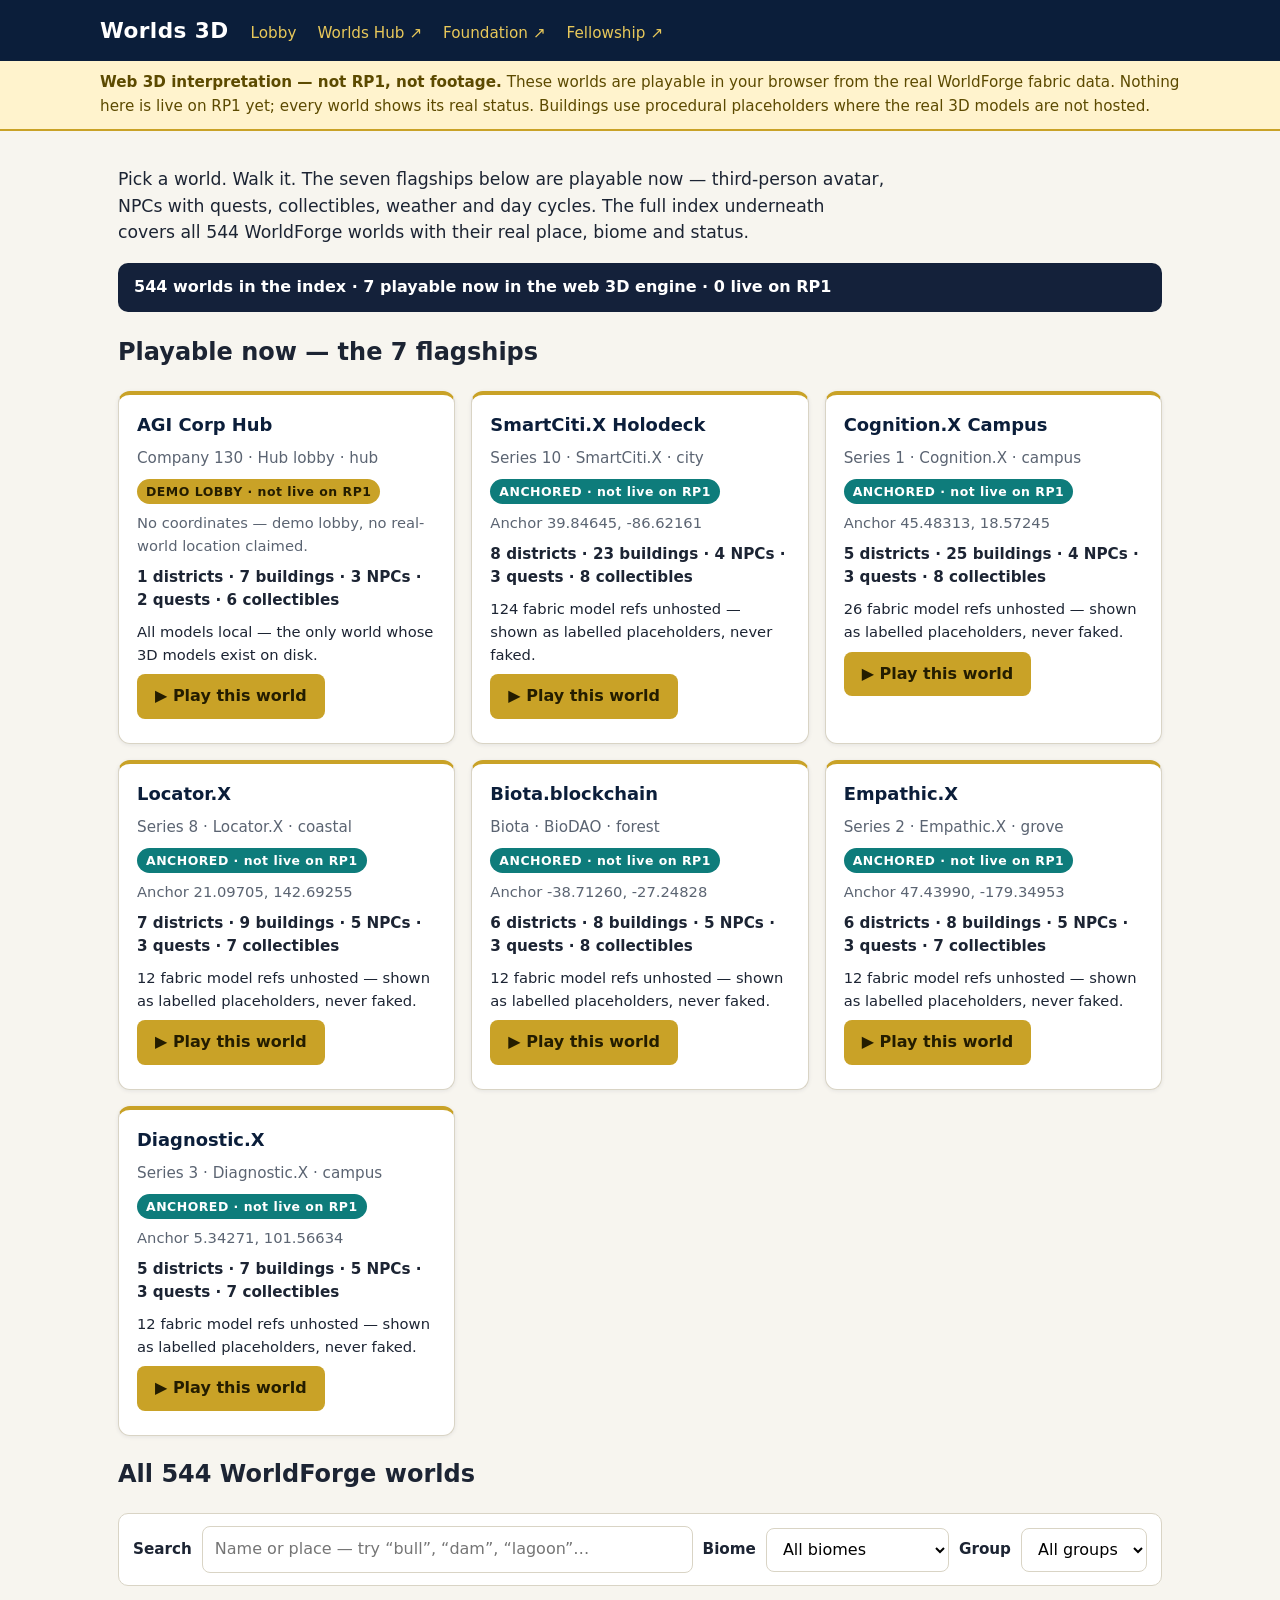
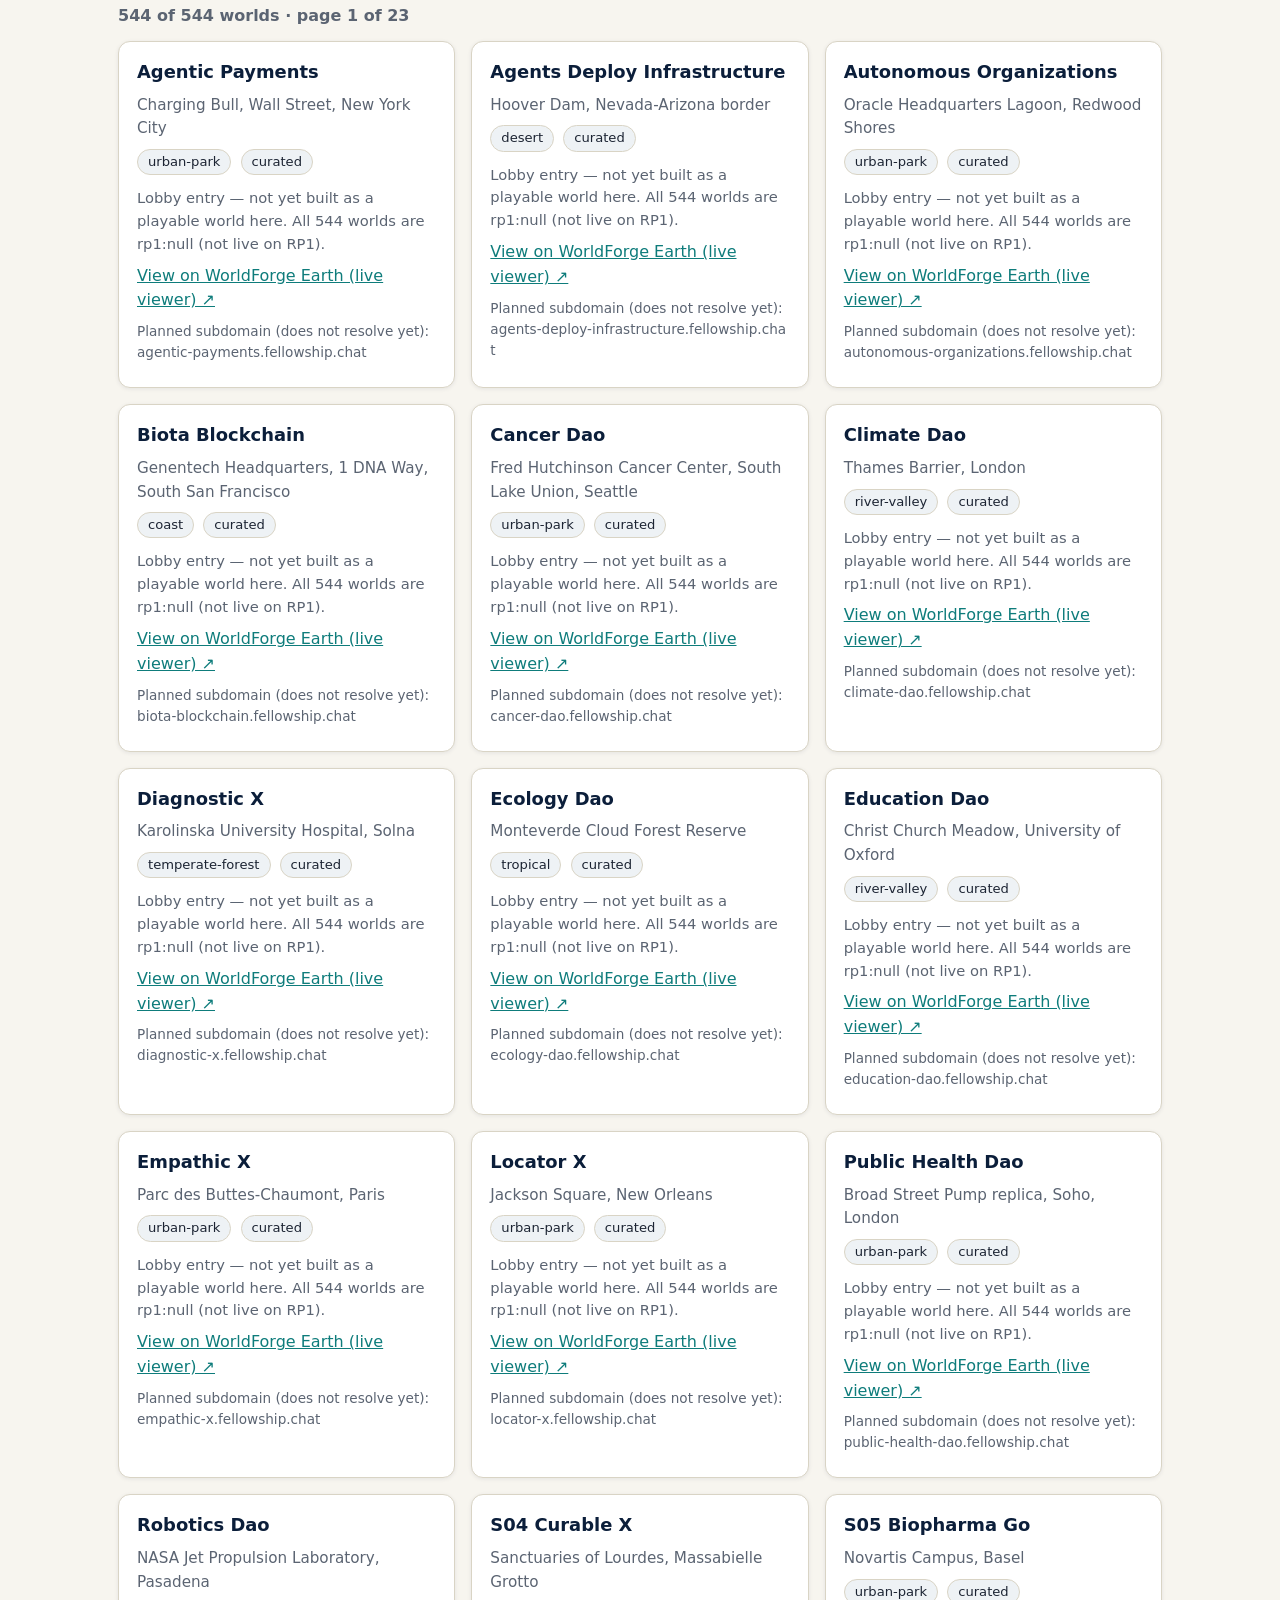
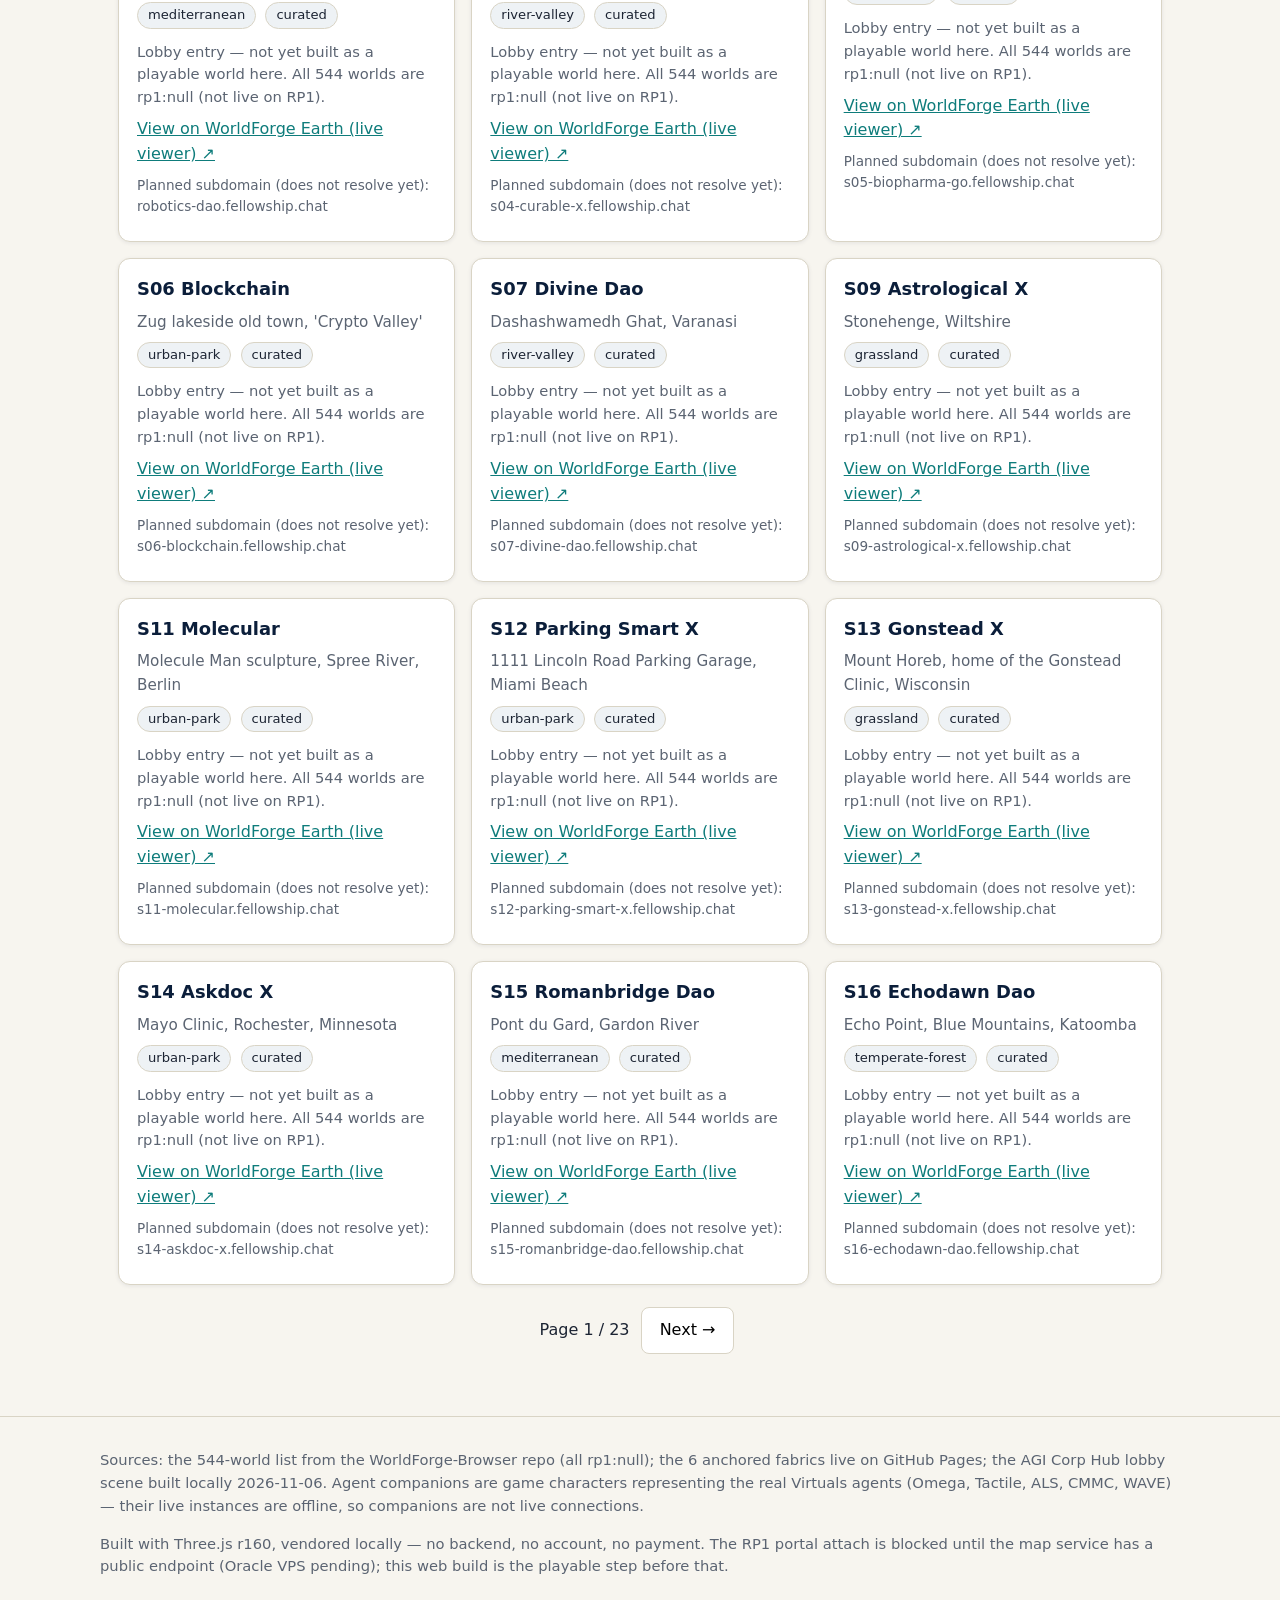
==== index.html @ 1d1854ee "Worlds 3D — PS3-style interactive worlds (initial deploy)" ====
<!DOCTYPE html>
<html lang="en">
<head>
<meta charset="utf-8">
<meta name="viewport" content="width=device-width, initial-scale=1, viewport-fit=cover">
<title>Worlds 3D — Playable WorldForge Worlds</title>
<meta name="description" content="A web 3D lobby over the 544 WorldForge worlds: 7 playable flagships built from the real anchored fabrics, the rest indexed with their real status. Not RP1, not footage.">
<link rel="stylesheet" href="site.css">
<script src="data.js"></script>
<script src="lobby.js" defer></script>
</head>
<body>
<header class="site-header">
  <div class="wrap">
    <h1><a href="index.html">Worlds 3D</a></h1>
    <nav>
      <a href="index.html">Lobby</a>
      <a href="https://fellowship-chat.pages.dev/" target="_blank" rel="noopener">Worlds Hub ↗</a>
      <a href="https://agifuturefoundation.github.io/agifuturefoundation.org/" target="_blank" rel="noopener">Foundation ↗</a>
      <a href="https://www.agifellowship.church/" target="_blank" rel="noopener">Fellowship ↗</a>
    </nav>
  </div>
</header>
<div class="honesty"><div class="wrap"><strong>Web 3D interpretation — not RP1, not footage.</strong> These worlds are playable in your browser from the real WorldForge fabric data. Nothing here is live on RP1 yet; every world shows its real status. Buildings use procedural placeholders where the real 3D models are not hosted.</div></div>
<main class="wrap">
  <p class="lede">Pick a world. Walk it. The seven flagships below are playable now — third-person avatar, NPCs with quests, collectibles, weather and day cycles. The full index underneath covers all 544 WorldForge worlds with their real place, biome and status.</p>
  <p class="stats" id="stats">Loading worlds…</p>
  <p class="error" id="data-error" hidden><strong>World data failed to load.</strong> The lobby needs <code>data.js</code> next to this page. If you opened this file directly, make sure <code>data.js</code>, <code>lobby.js</code> and <code>site.css</code> are in the same folder.</p>

  <h2>Playable now — the 7 flagships</h2>
  <div class="grid" id="flagships"></div>

  <h2>All 544 WorldForge worlds</h2>
  <div class="controls">
    <label for="search">Search</label>
    <input type="search" id="search" placeholder="Name or place — try “bull”, “dam”, “lagoon”…">
    <label for="biome">Biome</label>
    <select id="biome"><option value="">All biomes</option></select>
    <label for="group">Group</label>
    <select id="group"><option value="">All groups</option></select>
  </div>
  <p id="list-count"></p>
  <div class="grid" id="world-grid"></div>
  <div id="pagination"></div>
</main>
<footer class="site-footer">
  <div class="wrap">
    <p>Sources: the 544-world list from the WorldForge-Browser repo (all rp1:null); the 6 anchored fabrics live on GitHub Pages; the AGI Corp Hub lobby scene built locally 2026-11-06. Agent companions are game characters representing the real Virtuals agents (Omega, Tactile, ALS, CMMC, WAVE) — their live instances are offline, so companions are not live connections.</p>
    <p>Built with Three.js r160, vendored locally — no backend, no account, no payment. The RP1 portal attach is blocked until the map service has a public endpoint (Oracle VPS pending); this web build is the playable step before that.</p>
  </div>
</footer>
</body>
</html>
---- site.css ----
/* worlds-3d shared styles — Foundation navy/gold/teal. Mobile-first. */
:root {
  --navy: #0b1e3a;
  --navy-2: #14213a;
  --gold: #c9a227;
  --gold-soft: #e8c85a;
  --teal: #0e7c7b;
  --ink: #1c2433;
  --muted: #5b6472;
  --paper: #f7f5ef;
  --card: #ffffff;
  --line: #d9d4c5;
}
* { box-sizing: border-box; }
html, body { margin: 0; padding: 0; }
body {
  font-family: system-ui, -apple-system, "Segoe UI", Roboto, sans-serif;
  background: var(--paper);
  color: var(--ink);
  line-height: 1.55;
}
a { color: var(--teal); }
a:hover { color: var(--navy); }

/* ---------- header / banner ---------- */
.site-header { background: var(--navy); color: #fff; padding: 14px 18px; }
.site-header .wrap { max-width: 1080px; margin: 0 auto; display: flex; flex-wrap: wrap; gap: 8px 22px; align-items: baseline; }
.site-header h1 { margin: 0; font-size: 1.35rem; letter-spacing: .02em; }
.site-header h1 a { color: #fff; text-decoration: none; }
.site-header nav a { color: var(--gold-soft); text-decoration: none; margin-right: 16px; font-size: .95rem; }
.site-header nav a:hover { text-decoration: underline; }
.honesty {
  background: #fff3cd; border-bottom: 2px solid var(--gold);
  color: #5c4a00; padding: 10px 18px; font-size: .95rem;
}
.honesty .wrap, .wrap { max-width: 1080px; margin: 0 auto; }
main.wrap { padding: 18px 18px 40px; }
.lede { font-size: 1.08rem; max-width: 70ch; }
.stats {
  background: var(--navy-2); color: #fff; border-radius: 10px;
  padding: 12px 16px; font-weight: 600; margin: 14px 0 22px;
}
.stats span { color: var(--gold-soft); }

/* ---------- cards ---------- */
.grid { display: grid; grid-template-columns: repeat(auto-fill, minmax(280px, 1fr)); gap: 16px; }
.card {
  background: var(--card); border: 1px solid var(--line); border-radius: 12px;
  padding: 16px 18px; box-shadow: 0 1px 4px rgba(11, 30, 58, .08);
}
.card h3 { margin: 0 0 6px; font-size: 1.12rem; color: var(--navy); }
.card p { margin: 8px 0; }
.card .series, .card .place { color: var(--muted); font-size: .95rem; }
.card .coords { font-size: .92rem; color: var(--muted); }
.card .counts { font-weight: 600; font-size: .95rem; }
.card .models { font-size: .92rem; }
.card .status { font-size: .92rem; color: var(--muted); }
.card .subdomain { font-size: .85rem; color: var(--muted); word-break: break-all; }
.flagship { border-top: 4px solid var(--gold); }
.badge {
  display: inline-block; font-size: .78rem; font-weight: 700; letter-spacing: .04em;
  padding: 3px 9px; border-radius: 999px; color: #fff; background: var(--teal);
}
.badge-anchored { background: var(--teal); }
.badge-demo { background: var(--gold); color: #241d00; }
.chip {
  display: inline-block; font-size: .82rem; background: #eef2f5; border: 1px solid var(--line);
  border-radius: 999px; padding: 2px 10px; margin: 0 4px 4px 0;
}
.btn {
  display: inline-block; background: var(--gold); color: #241d00; font-weight: 700;
  padding: 10px 18px; border-radius: 8px; text-decoration: none; border: none; cursor: pointer;
}
.btn:hover { background: var(--gold-soft); color: #241d00; }

/* ---------- lobby controls ---------- */
.controls {
  display: flex; flex-wrap: wrap; gap: 10px; align-items: center;
  background: var(--card); border: 1px solid var(--line); border-radius: 10px;
  padding: 12px 14px; margin: 18px 0;
}
.controls input[type="search"], .controls select {
  font: inherit; padding: 10px 12px; border: 1px solid var(--line); border-radius: 8px;
  background: #fff; min-height: 44px;
}
.controls input[type="search"] { flex: 1 1 220px; }
.controls label { font-weight: 600; font-size: .95rem; }
#list-count { font-weight: 600; color: var(--muted); margin: 6px 0 12px; }
#pagination { text-align: center; margin: 22px 0; }
#pagination button {
  font: inherit; padding: 10px 18px; margin: 0 6px; border-radius: 8px;
  border: 1px solid var(--line); background: #fff; cursor: pointer; min-height: 44px;
}
.empty { grid-column: 1 / -1; }
.error {
  background: #fdecea; border: 1px solid #e0a49e; color: #7a1f1a;
  border-radius: 10px; padding: 14px 16px; margin: 16px 0;
}
footer.site-footer { border-top: 1px solid var(--line); padding: 18px; color: var(--muted); font-size: .92rem; }
footer.site-footer .wrap { max-width: 1080px; margin: 0 auto; }

/* ---------- player ---------- */
body.player { background: #0a0f1c; color: #e8e4d8; height: 100dvh; display: flex; flex-direction: column; }
.player-bar {
  display: flex; flex-wrap: wrap; gap: 8px 16px; align-items: center;
  background: var(--navy); color: #fff; padding: 10px 14px; flex: 0 0 auto;
}
.player-bar a { color: var(--gold-soft); text-decoration: none; font-weight: 600; }
.player-bar h1 { margin: 0; font-size: 1.1rem; flex: 1 1 auto; }
.player-bar .tag { font-size: .85rem; color: #ffd; opacity: .85; }
.player-main { flex: 1 1 auto; display: flex; min-height: 0; }
#app { flex: 1 1 auto; min-width: 0; position: relative; background: #0a0f1c; }
#info-toggle {
  position: absolute; top: 10px; right: 10px; z-index: 30;
  font: inherit; padding: 10px 14px; border-radius: 8px; border: none;
  background: var(--gold); color: #241d00; font-weight: 700; cursor: pointer; min-height: 44px;
}
#info-panel {
  flex: 0 0 320px; overflow-y: auto; background: #101a2e; color: #e8e4d8;
  padding: 16px 18px; border-left: 1px solid #24365a; font-size: .95rem;
}
#info-panel h2 { margin-top: 0; color: var(--gold-soft); }
#info-panel h3 { color: var(--gold-soft); margin-bottom: 4px; }
#info-panel a { color: var(--gold-soft); }
#info-panel .sources { font-size: .85rem; color: #b9c2d0; }
#info-panel .note { font-size: .88rem; color: #b9c2d0; border-top: 1px solid #24365a; padding-top: 10px; }
#unknown {
  max-width: 720px; margin: 40px auto; padding: 20px; background: #101a2e;
  border: 1px solid #24365a; border-radius: 12px; color: #e8e4d8;
}
#unknown a { color: var(--gold-soft); }
#unknown code { background: #0a0f1c; padding: 2px 6px; border-radius: 4px; }

@media (max-width: 760px) {
  #info-panel {
    position: absolute; top: 0; right: 0; bottom: 0; z-index: 20;
    width: min(86vw, 340px); transform: translateX(105%);
    transition: transform .2s ease; box-shadow: -4px 0 18px rgba(0, 0, 0, .5);
  }
  #info-panel.open { transform: translateX(0); }
  .player-main { position: relative; }
  .site-header h1 { font-size: 1.15rem; }
}
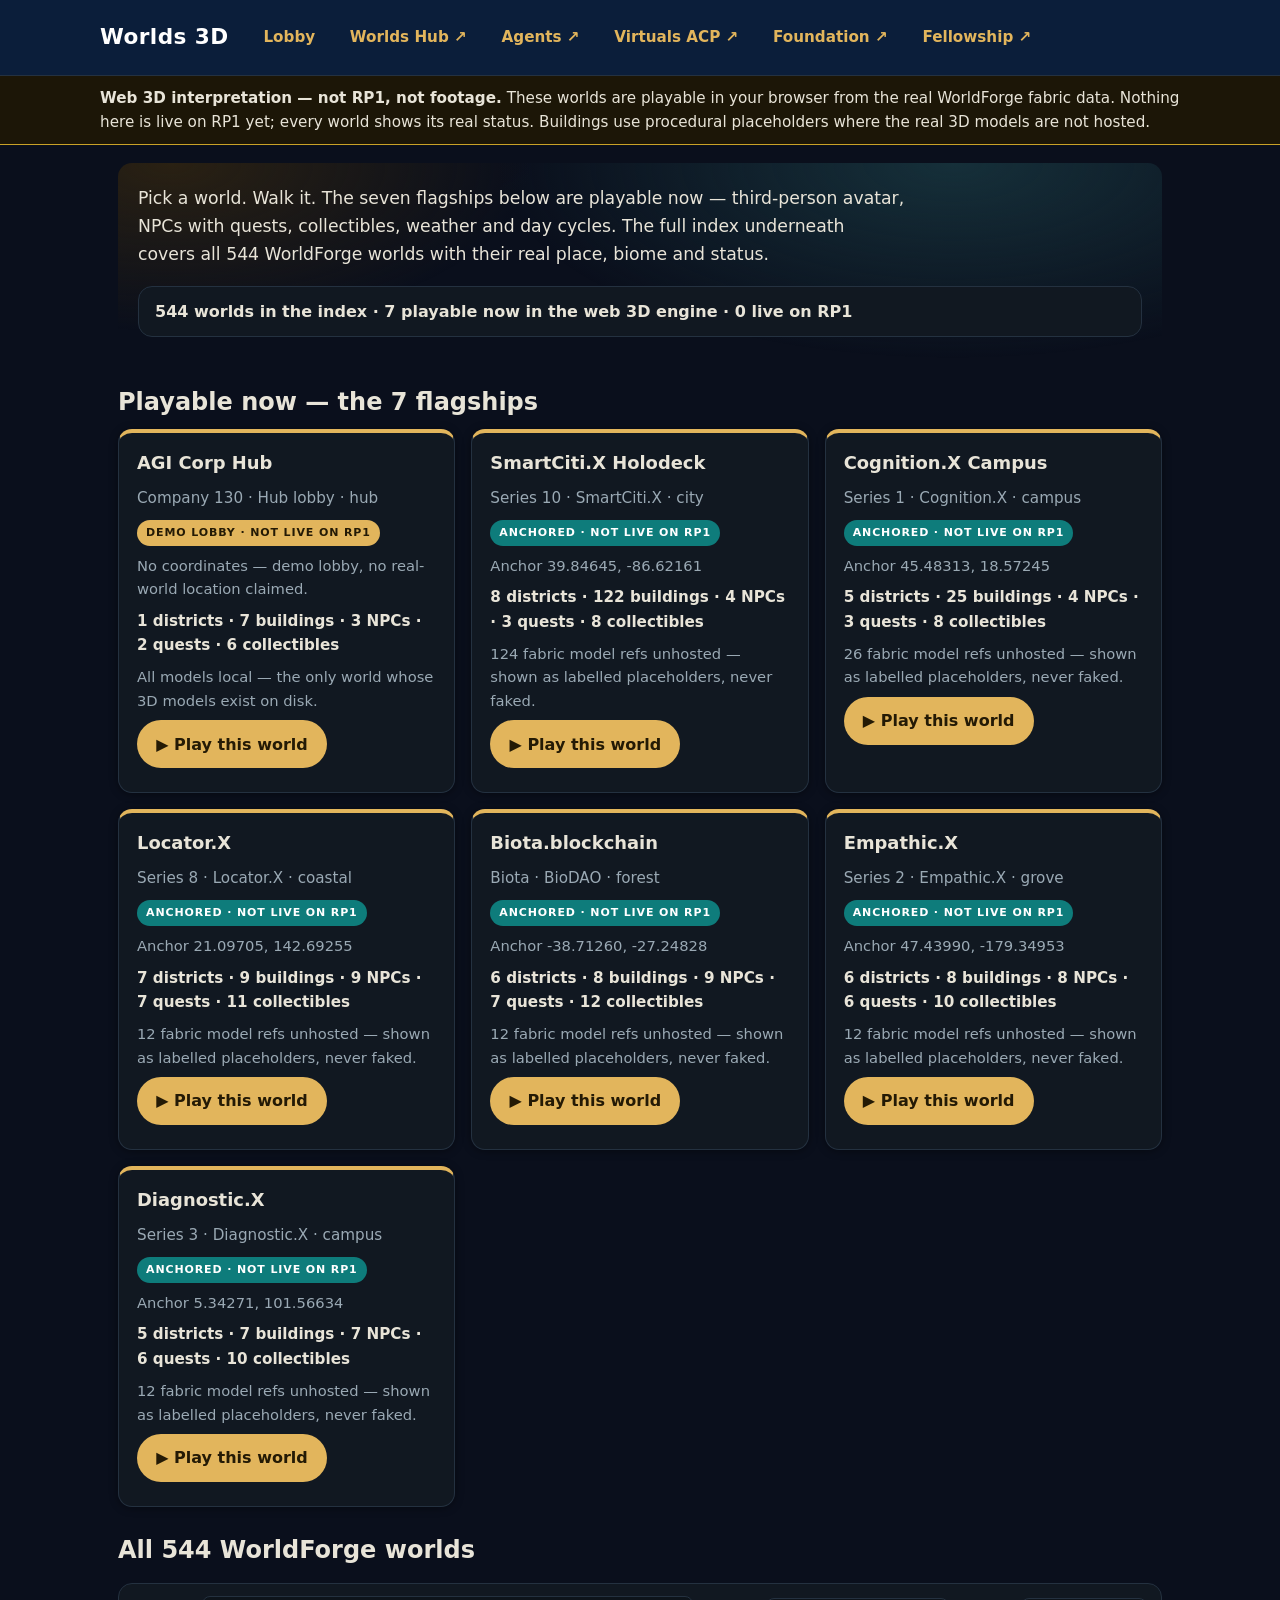
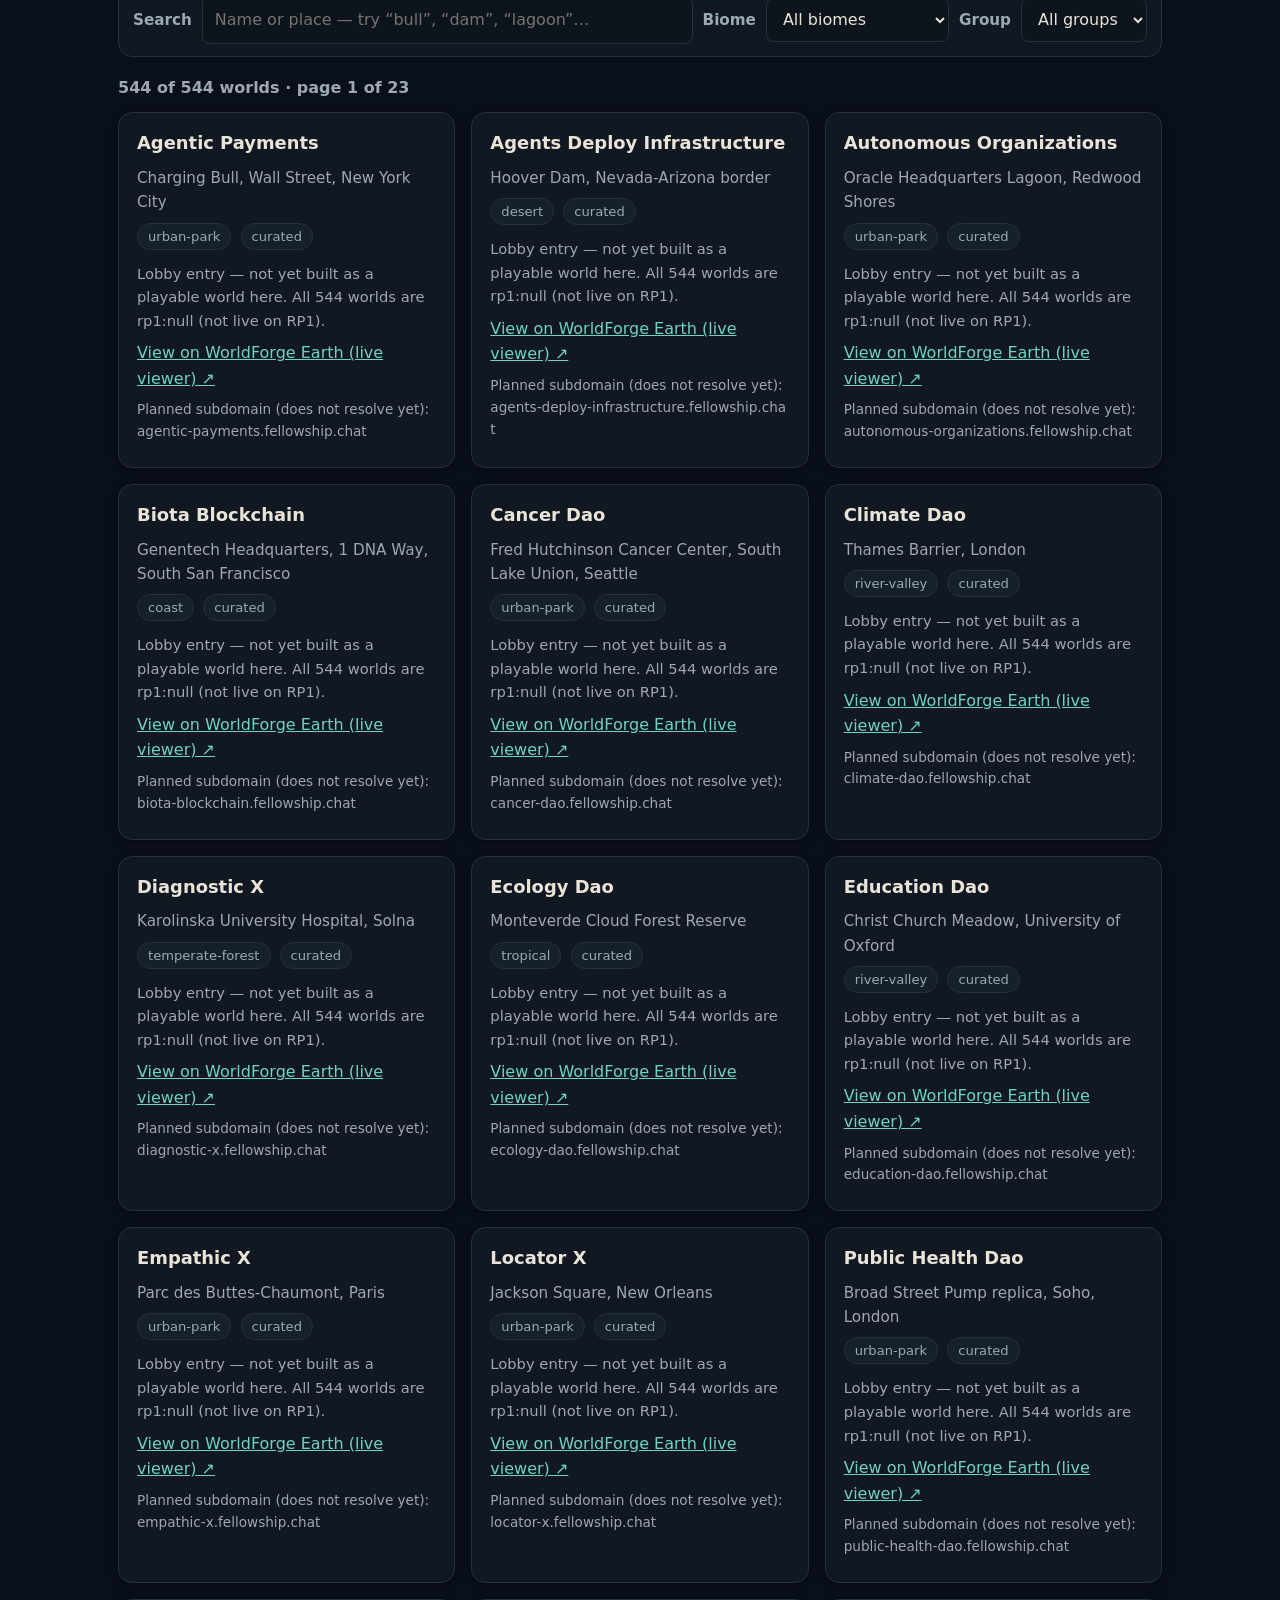
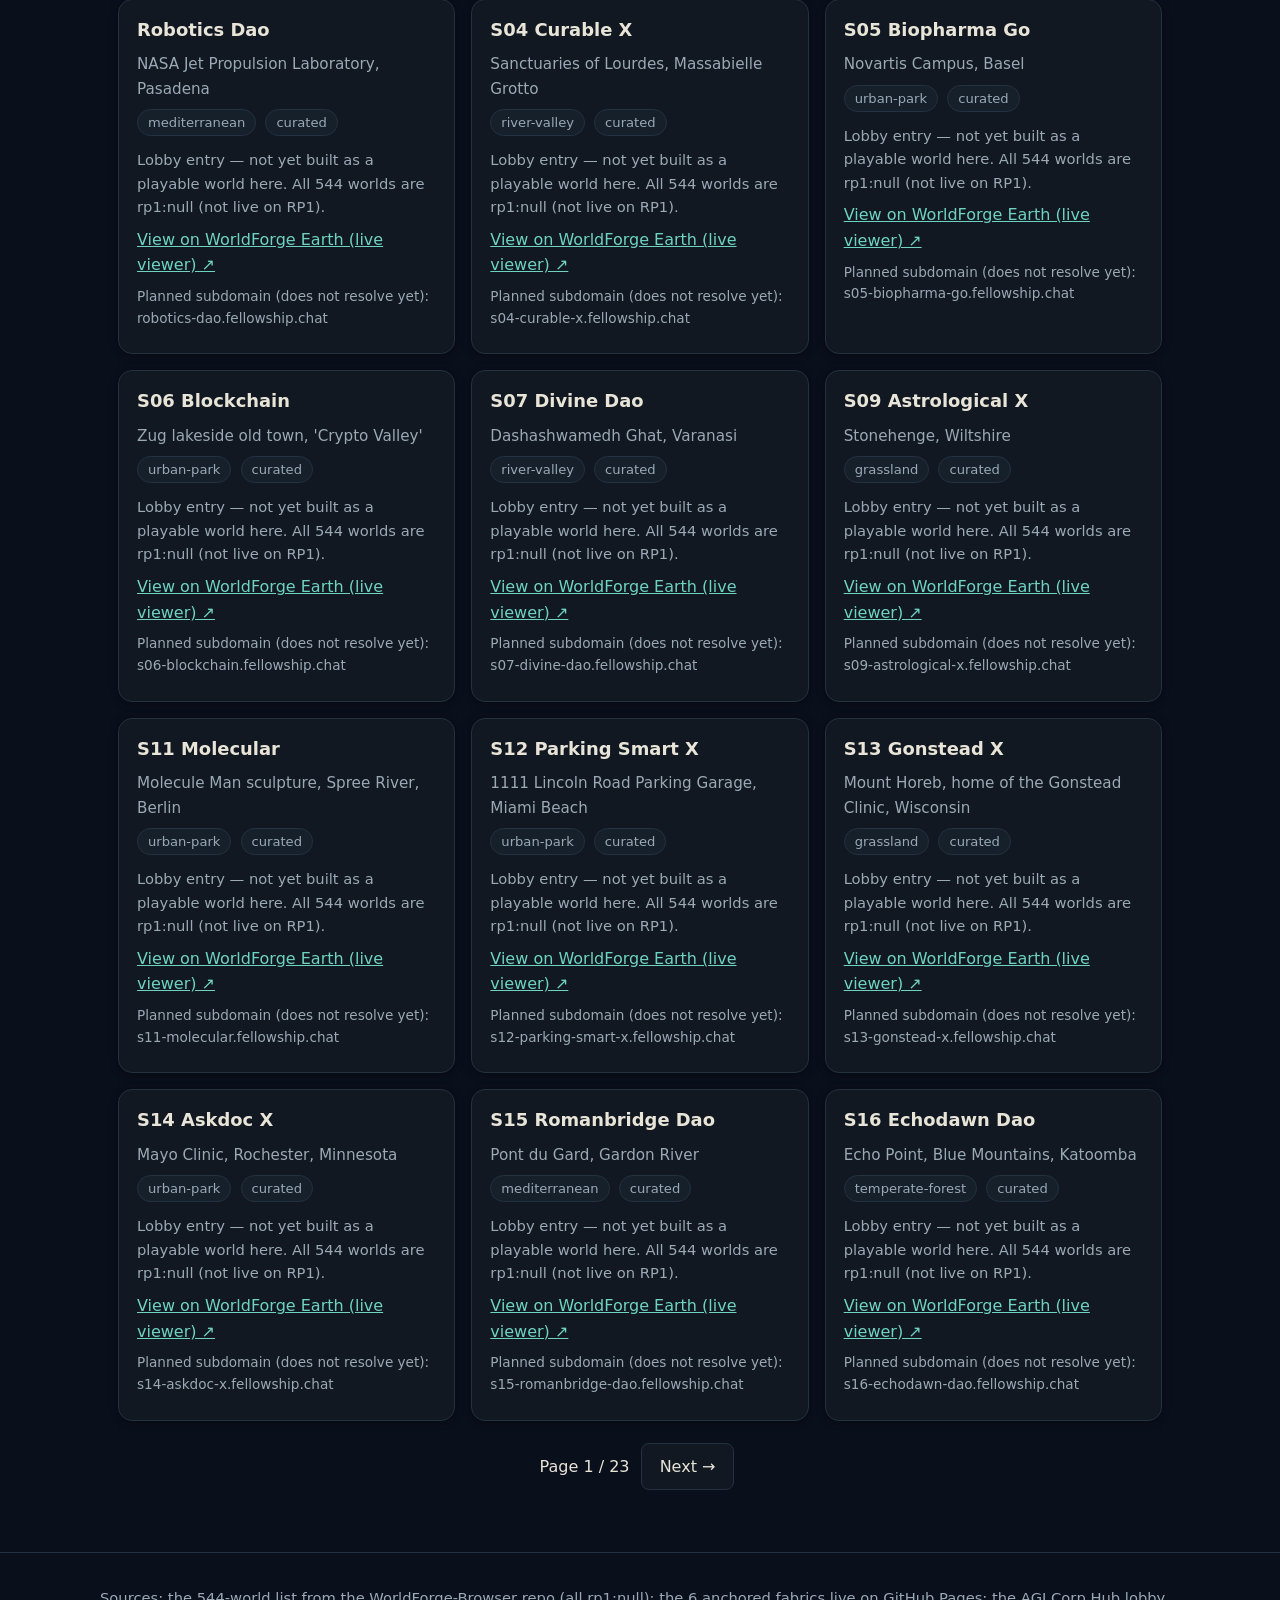
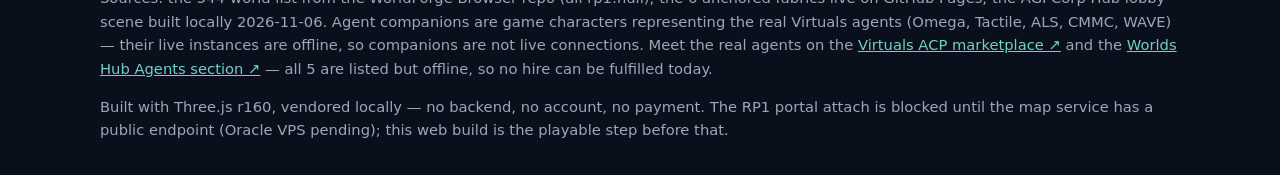
==== commit e35df2d0: "Worlds-3D Phase 2 + brand: environments complete (186 buildings, 44 NPCs, 34 quests), 14 agent compa" ====
--- a/index.html
+++ b/index.html
@@ -16,6 +16,8 @@
     <nav>
       <a href="index.html">Lobby</a>
       <a href="https://fellowship-chat.pages.dev/" target="_blank" rel="noopener">Worlds Hub ↗</a>
+      <a href="https://fellowship-chat.pages.dev/#agents" target="_blank" rel="noopener">Agents ↗</a>
+      <a href="https://app.virtuals.io/acp" target="_blank" rel="noopener">Virtuals ACP ↗</a>
       <a href="https://agifuturefoundation.github.io/agifuturefoundation.org/" target="_blank" rel="noopener">Foundation ↗</a>
       <a href="https://www.agifellowship.church/" target="_blank" rel="noopener">Fellowship ↗</a>
     </nav>
@@ -23,8 +25,10 @@
 </header>
 <div class="honesty"><div class="wrap"><strong>Web 3D interpretation — not RP1, not footage.</strong> These worlds are playable in your browser from the real WorldForge fabric data. Nothing here is live on RP1 yet; every world shows its real status. Buildings use procedural placeholders where the real 3D models are not hosted.</div></div>
 <main class="wrap">
-  <p class="lede">Pick a world. Walk it. The seven flagships below are playable now — third-person avatar, NPCs with quests, collectibles, weather and day cycles. The full index underneath covers all 544 WorldForge worlds with their real place, biome and status.</p>
-  <p class="stats" id="stats">Loading worlds…</p>
+  <div class="hero">
+    <p class="lede">Pick a world. Walk it. The seven flagships below are playable now — third-person avatar, NPCs with quests, collectibles, weather and day cycles. The full index underneath covers all 544 WorldForge worlds with their real place, biome and status.</p>
+    <p class="stats" id="stats">Loading worlds…</p>
+  </div>
   <p class="error" id="data-error" hidden><strong>World data failed to load.</strong> The lobby needs <code>data.js</code> next to this page. If you opened this file directly, make sure <code>data.js</code>, <code>lobby.js</code> and <code>site.css</code> are in the same folder.</p>
 
   <h2>Playable now — the 7 flagships</h2>
@@ -45,7 +49,7 @@
 </main>
 <footer class="site-footer">
   <div class="wrap">
-    <p>Sources: the 544-world list from the WorldForge-Browser repo (all rp1:null); the 6 anchored fabrics live on GitHub Pages; the AGI Corp Hub lobby scene built locally 2026-11-06. Agent companions are game characters representing the real Virtuals agents (Omega, Tactile, ALS, CMMC, WAVE) — their live instances are offline, so companions are not live connections.</p>
+    <p>Sources: the 544-world list from the WorldForge-Browser repo (all rp1:null); the 6 anchored fabrics live on GitHub Pages; the AGI Corp Hub lobby scene built locally 2026-11-06. Agent companions are game characters representing the real Virtuals agents (Omega, Tactile, ALS, CMMC, WAVE) — their live instances are offline, so companions are not live connections. Meet the real agents on the <a href="https://app.virtuals.io/acp" target="_blank" rel="noopener">Virtuals ACP marketplace ↗</a> and the <a href="https://fellowship-chat.pages.dev/#agents" target="_blank" rel="noopener">Worlds Hub Agents section ↗</a> — all 5 are listed but offline, so no hire can be fulfilled today.</p>
     <p>Built with Three.js r160, vendored locally — no backend, no account, no payment. The RP1 portal attach is blocked until the map service has a public endpoint (Oracle VPS pending); this web build is the playable step before that.</p>
   </div>
 </footer>
--- a/site.css
+++ b/site.css
@@ -1,111 +1,139 @@
-/* worlds-3d shared styles — Foundation navy/gold/teal. Mobile-first. */
+/* worlds-3d shared styles — immersive dark theme, built around the player.
+   Shared system: 16px/1.6 type, 1080px wrap, 14px card radius, pill gold CTAs,
+   44px tap targets, teal focus. Brand: near-black navy, gold-bright, teal-bright. */
 :root {
   --navy: #0b1e3a;
-  --navy-2: #14213a;
+  --navy-2: #101a2e;
   --gold: #c9a227;
-  --gold-soft: #e8c85a;
+  --gold-bright: #e2b55c;
   --teal: #0e7c7b;
-  --ink: #1c2433;
-  --muted: #5b6472;
-  --paper: #f7f5ef;
-  --card: #ffffff;
-  --line: #d9d4c5;
+  --teal-bright: #6fd3c1;
+  --bg: #0a0f1c;
+  --bg-2: #0d141b;
+  --panel: #111821;
+  --panel-2: #16202b;
+  --ink: #e8e4d8;
+  --ink-2: #9aa9b4;
+  --ink-3: #6b7c88;
+  --line: #243140;
+  --link: #6fd3c1;
+  --radius: 14px;
+  --radius-sm: 10px;
+  --radius-pill: 999px;
 }
 * { box-sizing: border-box; }
 html, body { margin: 0; padding: 0; }
 body {
   font-family: system-ui, -apple-system, "Segoe UI", Roboto, sans-serif;
-  background: var(--paper);
+  background: var(--bg);
   color: var(--ink);
-  line-height: 1.55;
+  line-height: 1.6;
+  font-size: 16px;
 }
-a { color: var(--teal); }
-a:hover { color: var(--navy); }
+a { color: var(--link); }
+a:hover { color: var(--gold-bright); }
+:focus-visible { outline: 2px solid var(--teal-bright); outline-offset: 2px; }
 
 /* ---------- header / banner ---------- */
-.site-header { background: var(--navy); color: #fff; padding: 14px 18px; }
-.site-header .wrap { max-width: 1080px; margin: 0 auto; display: flex; flex-wrap: wrap; gap: 8px 22px; align-items: baseline; }
+.site-header { background: var(--navy); color: #fff; padding: 14px 18px; border-bottom: 1px solid var(--line); }
+.site-header .wrap { max-width: 1080px; margin: 0 auto; display: flex; flex-wrap: wrap; gap: 8px 22px; align-items: center; }
 .site-header h1 { margin: 0; font-size: 1.35rem; letter-spacing: .02em; }
 .site-header h1 a { color: #fff; text-decoration: none; }
-.site-header nav a { color: var(--gold-soft); text-decoration: none; margin-right: 16px; font-size: .95rem; }
-.site-header nav a:hover { text-decoration: underline; }
+.site-header nav a { color: var(--gold-bright); text-decoration: none; display: inline-block; padding: .7rem .8rem; margin-right: 4px; min-height: 44px; font-size: .95rem; font-weight: 600; }
+.site-header nav a:hover { text-decoration: underline; color: #fff; }
 .honesty {
-  background: #fff3cd; border-bottom: 2px solid var(--gold);
-  color: #5c4a00; padding: 10px 18px; font-size: .95rem;
+  background: #1c1607; border-bottom: 1px solid var(--gold);
+  color: var(--ink); padding: 10px 18px; font-size: .95rem;
 }
 .honesty .wrap, .wrap { max-width: 1080px; margin: 0 auto; }
 main.wrap { padding: 18px 18px 40px; }
-.lede { font-size: 1.08rem; max-width: 70ch; }
+
+/* ---------- lobby hero ---------- */
+.hero {
+  background:
+    radial-gradient(700px 300px at 80% 0%, #16303a 0, transparent 65%),
+    radial-gradient(600px 280px at 5% 0%, #2a2113 0, transparent 60%);
+  border-radius: var(--radius);
+  padding: 22px 20px 10px;
+  margin: 0 0 10px;
+}
+.lede { font-size: 1.08rem; max-width: 70ch; color: var(--ink); margin-top: 0; }
 .stats {
-  background: var(--navy-2); color: #fff; border-radius: 10px;
-  padding: 12px 16px; font-weight: 600; margin: 14px 0 22px;
+  background: var(--panel); border: 1px solid var(--line); color: var(--ink);
+  border-radius: var(--radius);
+  padding: 12px 16px; font-weight: 600; margin: 14px 0 12px;
 }
-.stats span { color: var(--gold-soft); }
+.stats span { color: var(--gold-bright); }
+main.wrap h2 { font-size: 1.5rem; line-height: 1.25; margin: 28px 0 12px; }
 
 /* ---------- cards ---------- */
 .grid { display: grid; grid-template-columns: repeat(auto-fill, minmax(280px, 1fr)); gap: 16px; }
 .card {
-  background: var(--card); border: 1px solid var(--line); border-radius: 12px;
-  padding: 16px 18px; box-shadow: 0 1px 4px rgba(11, 30, 58, .08);
+  background: var(--panel); border: 1px solid var(--line); border-radius: var(--radius);
+  padding: 16px 18px; box-shadow: 0 1px 8px rgba(0, 0, 0, .4);
 }
-.card h3 { margin: 0 0 6px; font-size: 1.12rem; color: var(--navy); }
+.card h3 { margin: 0 0 6px; font-size: 1.12rem; color: var(--ink); }
 .card p { margin: 8px 0; }
-.card .series, .card .place { color: var(--muted); font-size: .95rem; }
-.card .coords { font-size: .92rem; color: var(--muted); }
+.card .series, .card .place { color: var(--ink-2); font-size: .95rem; }
+.card .coords { font-size: .92rem; color: var(--ink-2); }
 .card .counts { font-weight: 600; font-size: .95rem; }
-.card .models { font-size: .92rem; }
-.card .status { font-size: .92rem; color: var(--muted); }
-.card .subdomain { font-size: .85rem; color: var(--muted); word-break: break-all; }
-.flagship { border-top: 4px solid var(--gold); }
+.card .models { font-size: .92rem; color: var(--ink-2); }
+.card .status { font-size: .92rem; color: var(--ink-2); }
+.card .subdomain { font-size: .85rem; color: var(--ink-2); word-break: break-all; }
+.card:hover { border-color: var(--teal-bright); }
+.flagship { border-top: 4px solid var(--gold-bright); }
 .badge {
-  display: inline-block; font-size: .78rem; font-weight: 700; letter-spacing: .04em;
-  padding: 3px 9px; border-radius: 999px; color: #fff; background: var(--teal);
+  display: inline-block; font-size: 11px; font-weight: 800; letter-spacing: .08em; text-transform: uppercase;
+  padding: 4px 9px; border-radius: 999px; color: #fff; background: var(--teal);
 }
 .badge-anchored { background: var(--teal); }
-.badge-demo { background: var(--gold); color: #241d00; }
+.badge-demo { background: var(--gold-bright); color: #241a05; }
 .chip {
-  display: inline-block; font-size: .82rem; background: #eef2f5; border: 1px solid var(--line);
+  display: inline-block; font-size: .82rem; background: var(--panel-2); border: 1px solid var(--line); color: var(--ink-2);
   border-radius: 999px; padding: 2px 10px; margin: 0 4px 4px 0;
 }
 .btn {
-  display: inline-block; background: var(--gold); color: #241d00; font-weight: 700;
-  padding: 10px 18px; border-radius: 8px; text-decoration: none; border: none; cursor: pointer;
+  display: inline-block; background: var(--gold-bright); color: #241a05; font-weight: 700;
+  padding: .7rem 1.2rem; border-radius: var(--radius-pill); text-decoration: none; border: none; cursor: pointer; min-height: 44px;
 }
-.btn:hover { background: var(--gold-soft); color: #241d00; }
+.btn:hover { background: #f0cd7e; color: #241a05; }
 
 /* ---------- lobby controls ---------- */
 .controls {
   display: flex; flex-wrap: wrap; gap: 10px; align-items: center;
-  background: var(--card); border: 1px solid var(--line); border-radius: 10px;
+  background: var(--panel); border: 1px solid var(--line); border-radius: var(--radius);
   padding: 12px 14px; margin: 18px 0;
 }
 .controls input[type="search"], .controls select {
   font: inherit; padding: 10px 12px; border: 1px solid var(--line); border-radius: 8px;
-  background: #fff; min-height: 44px;
+  background: var(--bg-2); color: var(--ink); min-height: 44px;
 }
 .controls input[type="search"] { flex: 1 1 220px; }
-.controls label { font-weight: 600; font-size: .95rem; }
-#list-count { font-weight: 600; color: var(--muted); margin: 6px 0 12px; }
+.controls label { font-weight: 600; font-size: .95rem; color: var(--ink-2); }
+#list-count { font-weight: 600; color: var(--ink-2); margin: 6px 0 12px; }
 #pagination { text-align: center; margin: 22px 0; }
 #pagination button {
   font: inherit; padding: 10px 18px; margin: 0 6px; border-radius: 8px;
-  border: 1px solid var(--line); background: #fff; cursor: pointer; min-height: 44px;
+  border: 1px solid var(--line); background: var(--panel); color: var(--ink); cursor: pointer; min-height: 44px;
 }
+#pagination button:hover { border-color: var(--teal-bright); }
 .empty { grid-column: 1 / -1; }
 .error {
-  background: #fdecea; border: 1px solid #e0a49e; color: #7a1f1a;
-  border-radius: 10px; padding: 14px 16px; margin: 16px 0;
+  background: #2a1210; border: 1px solid #7a2e28; color: #f2b8b5;
+  border-radius: var(--radius-sm); padding: 14px 16px; margin: 16px 0;
 }
-footer.site-footer { border-top: 1px solid var(--line); padding: 18px; color: var(--muted); font-size: .92rem; }
+footer.site-footer { border-top: 1px solid var(--line); padding: 18px; color: var(--ink-2); font-size: .92rem; }
 footer.site-footer .wrap { max-width: 1080px; margin: 0 auto; }
+footer.site-footer a { color: var(--link); }
 
 /* ---------- player ---------- */
 body.player { background: #0a0f1c; color: #e8e4d8; height: 100dvh; display: flex; flex-direction: column; }
 .player-bar {
   display: flex; flex-wrap: wrap; gap: 8px 16px; align-items: center;
   background: var(--navy); color: #fff; padding: 10px 14px; flex: 0 0 auto;
+  border-bottom: 1px solid var(--line);
 }
-.player-bar a { color: var(--gold-soft); text-decoration: none; font-weight: 600; }
+.player-bar a { color: var(--gold-bright); text-decoration: none; font-weight: 600; display: inline-block; padding: .7rem .8rem; min-height: 44px; }
 .player-bar h1 { margin: 0; font-size: 1.1rem; flex: 1 1 auto; }
 .player-bar .tag { font-size: .85rem; color: #ffd; opacity: .85; }
 .player-main { flex: 1 1 auto; display: flex; min-height: 0; }
@@ -113,22 +141,24 @@
 #info-toggle {
   position: absolute; top: 10px; right: 10px; z-index: 30;
   font: inherit; padding: 10px 14px; border-radius: 8px; border: none;
-  background: var(--gold); color: #241d00; font-weight: 700; cursor: pointer; min-height: 44px;
+  background: var(--gold-bright); color: #241a05; font-weight: 700; cursor: pointer; min-height: 44px;
 }
 #info-panel {
   flex: 0 0 320px; overflow-y: auto; background: #101a2e; color: #e8e4d8;
   padding: 16px 18px; border-left: 1px solid #24365a; font-size: .95rem;
+  display: none;
 }
-#info-panel h2 { margin-top: 0; color: var(--gold-soft); }
-#info-panel h3 { color: var(--gold-soft); margin-bottom: 4px; }
-#info-panel a { color: var(--gold-soft); }
-#info-panel .sources { font-size: .85rem; color: #b9c2d0; }
-#info-panel .note { font-size: .88rem; color: #b9c2d0; border-top: 1px solid #24365a; padding-top: 10px; }
+#info-panel.open { display: block; }
+#info-panel h2 { margin-top: 0; color: var(--gold-bright); }
+#info-panel h3 { color: var(--gold-bright); margin-bottom: 4px; }
+#info-panel a { color: var(--gold-bright); }
+#info-panel .sources { font-size: .85rem; color: var(--ink-2); }
+#info-panel .note { font-size: .88rem; color: var(--ink-2); border-top: 1px solid #24365a; padding-top: 10px; }
 #unknown {
   max-width: 720px; margin: 40px auto; padding: 20px; background: #101a2e;
   border: 1px solid #24365a; border-radius: 12px; color: #e8e4d8;
 }
-#unknown a { color: var(--gold-soft); }
+#unknown a { color: var(--gold-bright); }
 #unknown code { background: #0a0f1c; padding: 2px 6px; border-radius: 4px; }
 
 @media (max-width: 760px) {
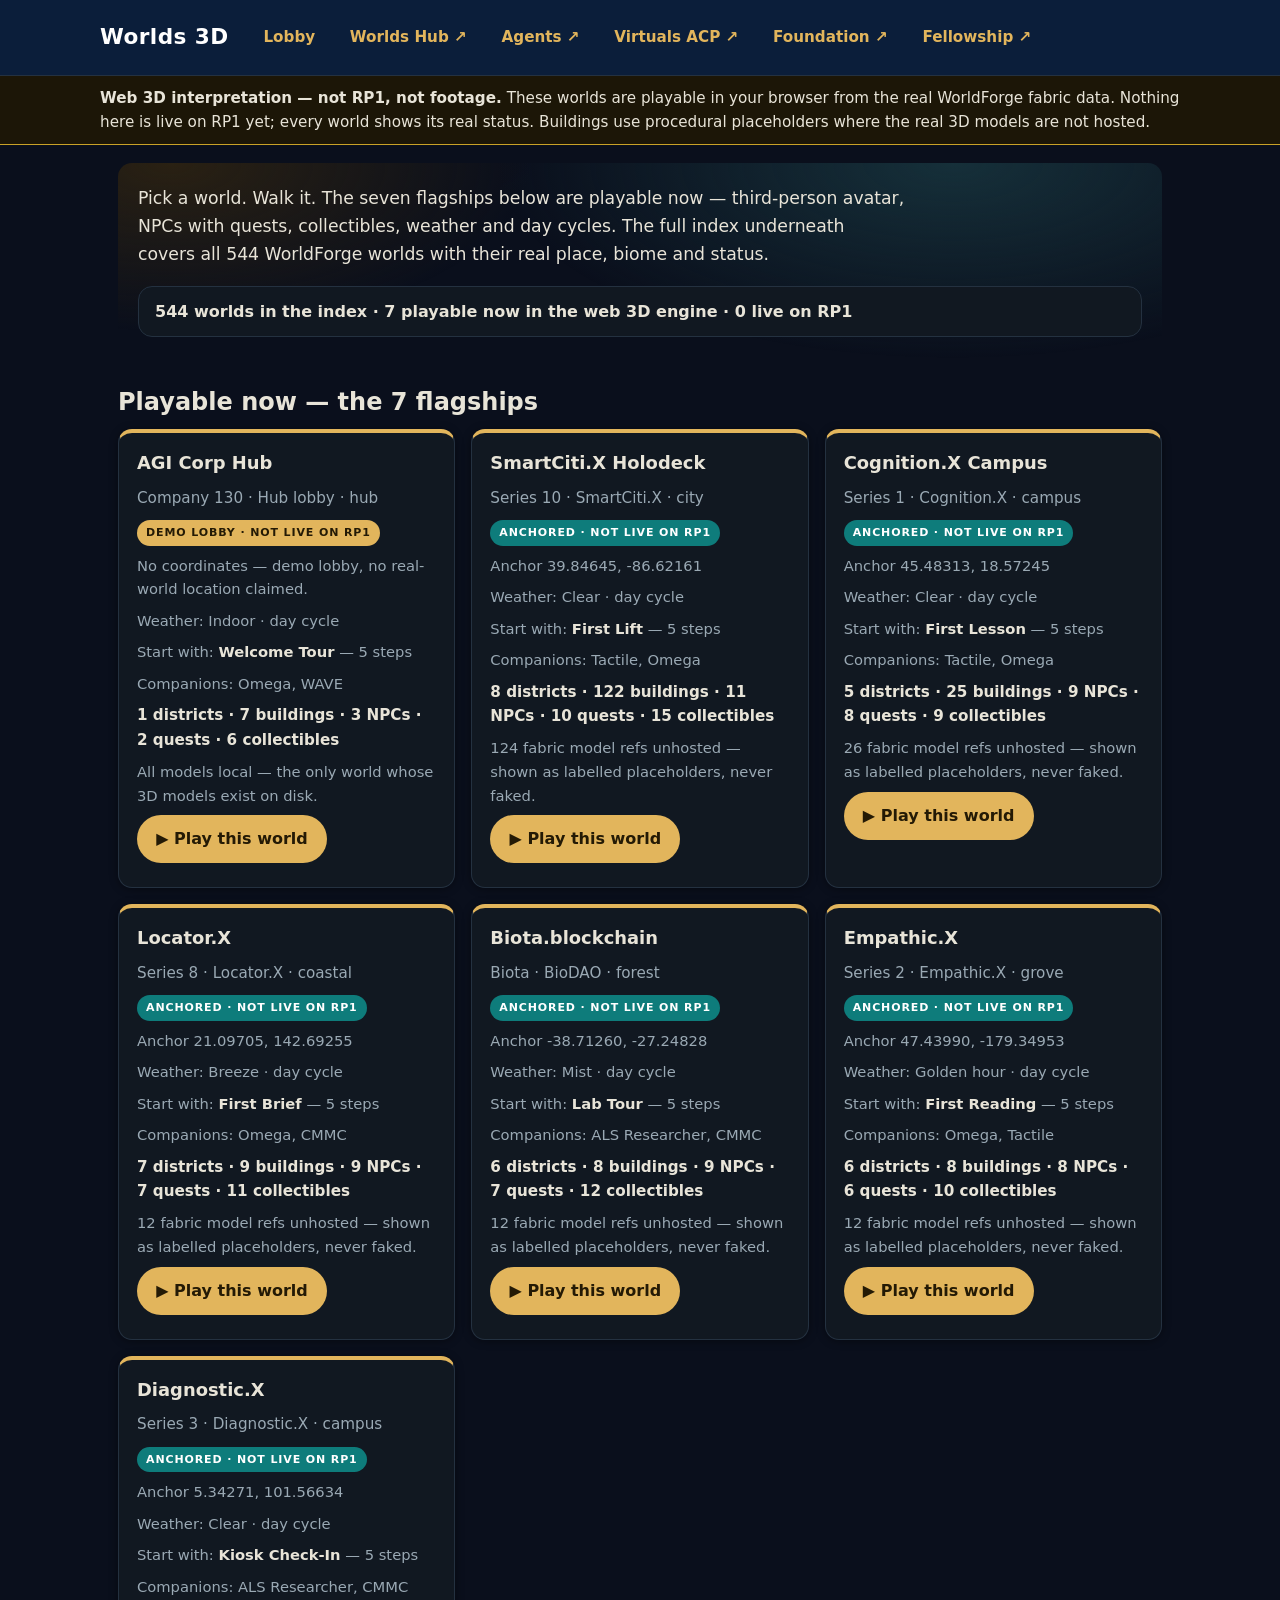
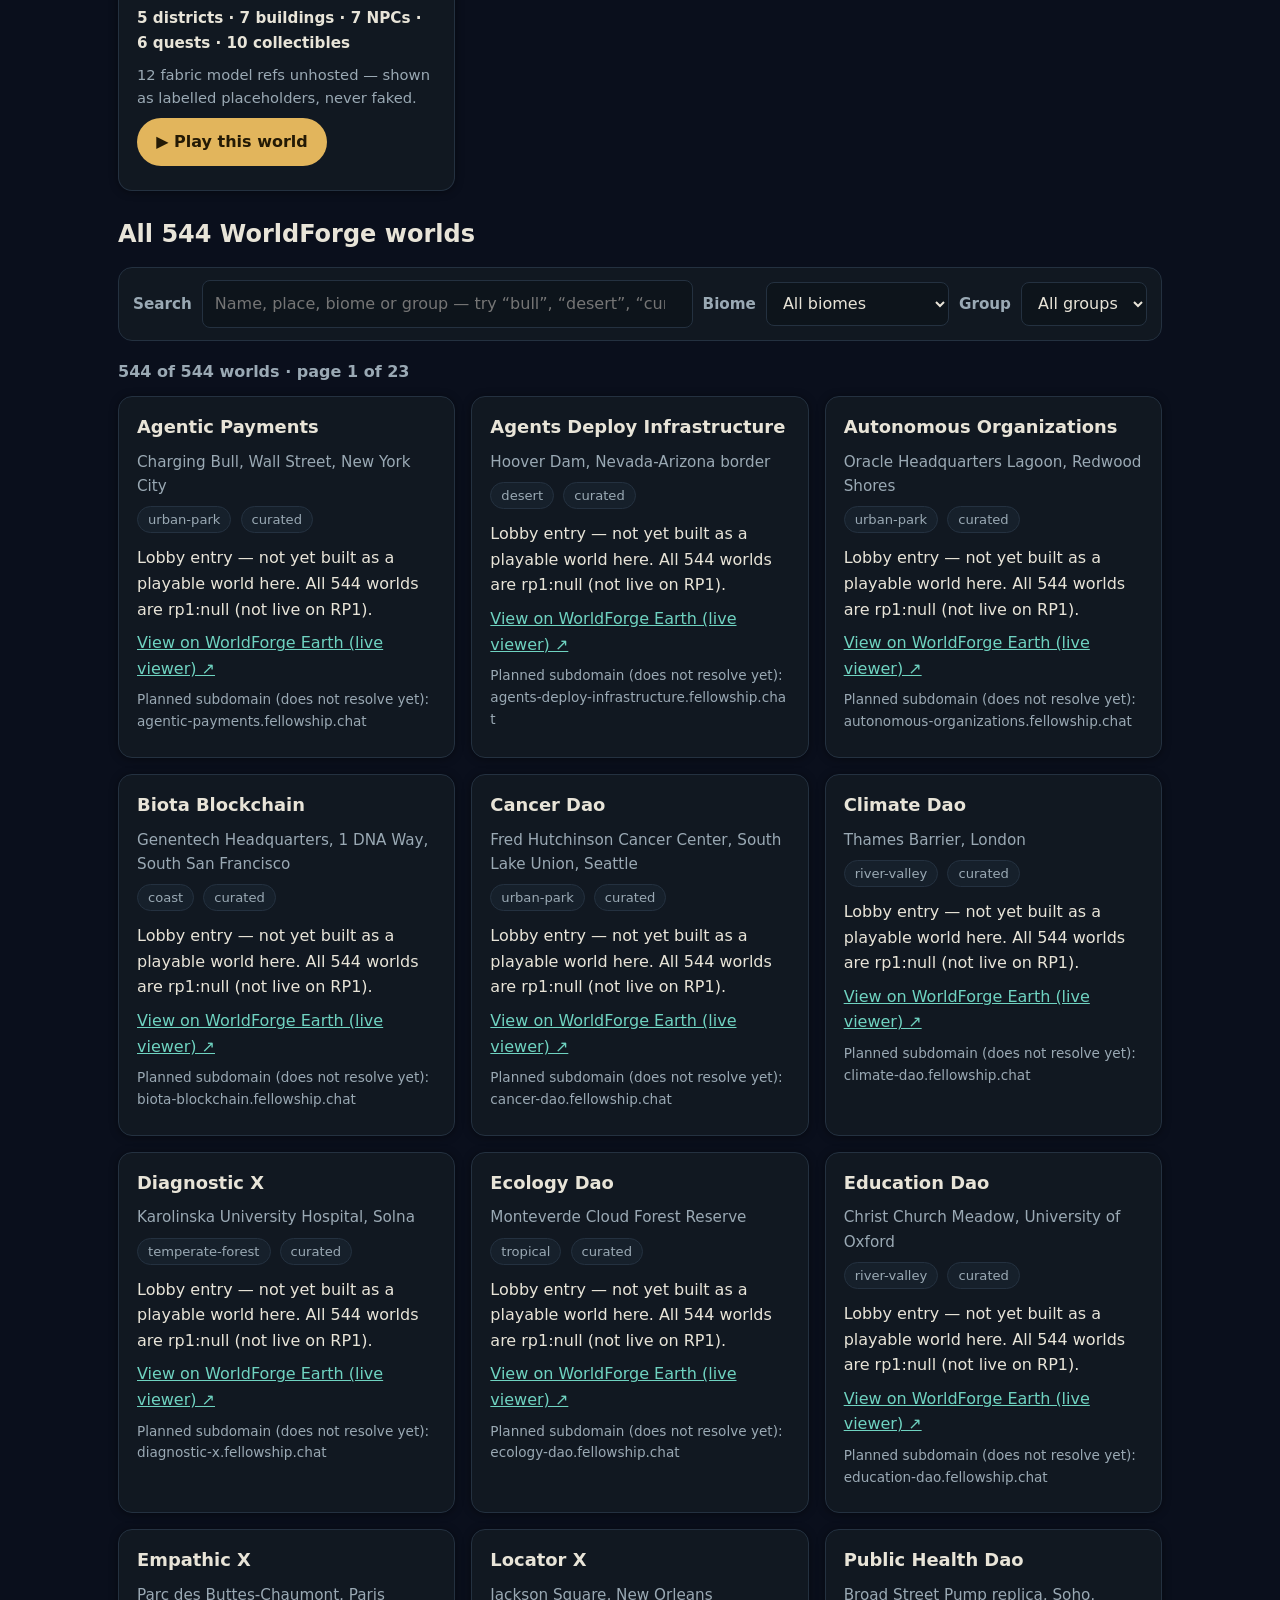
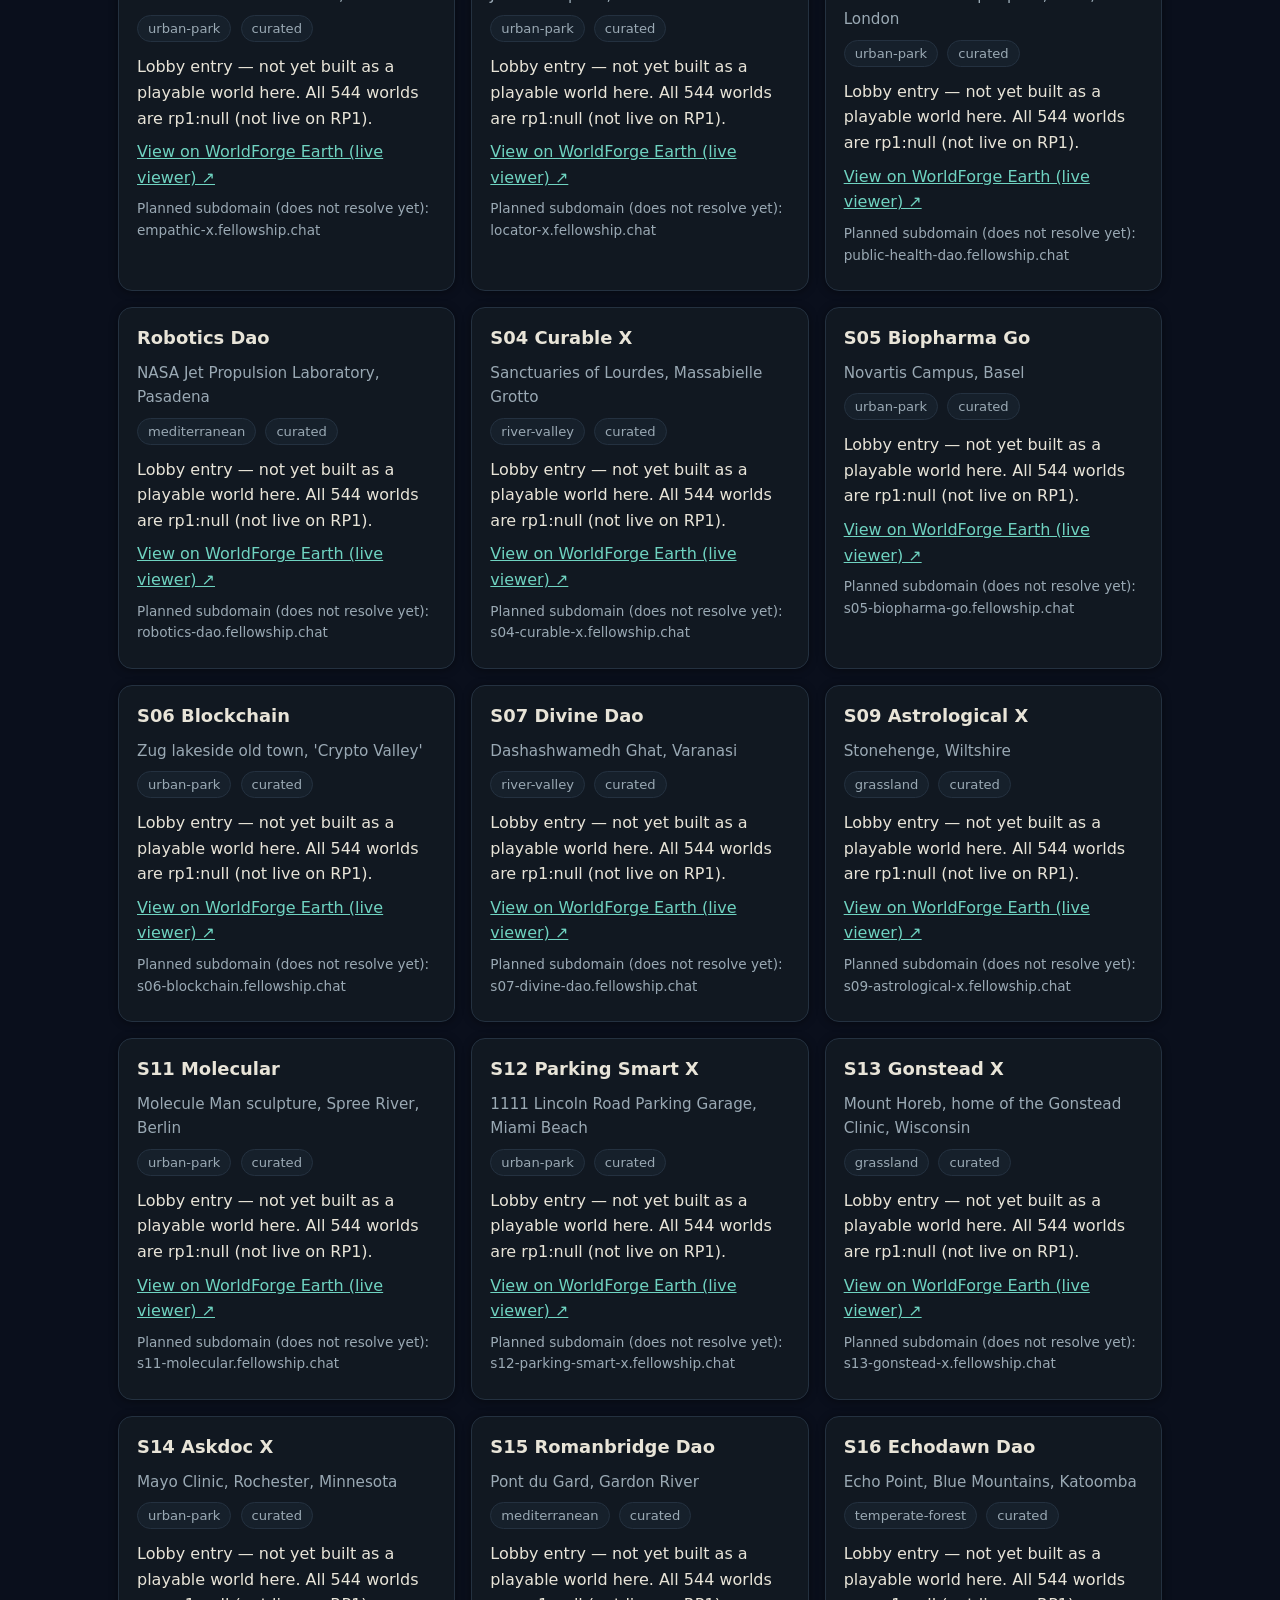
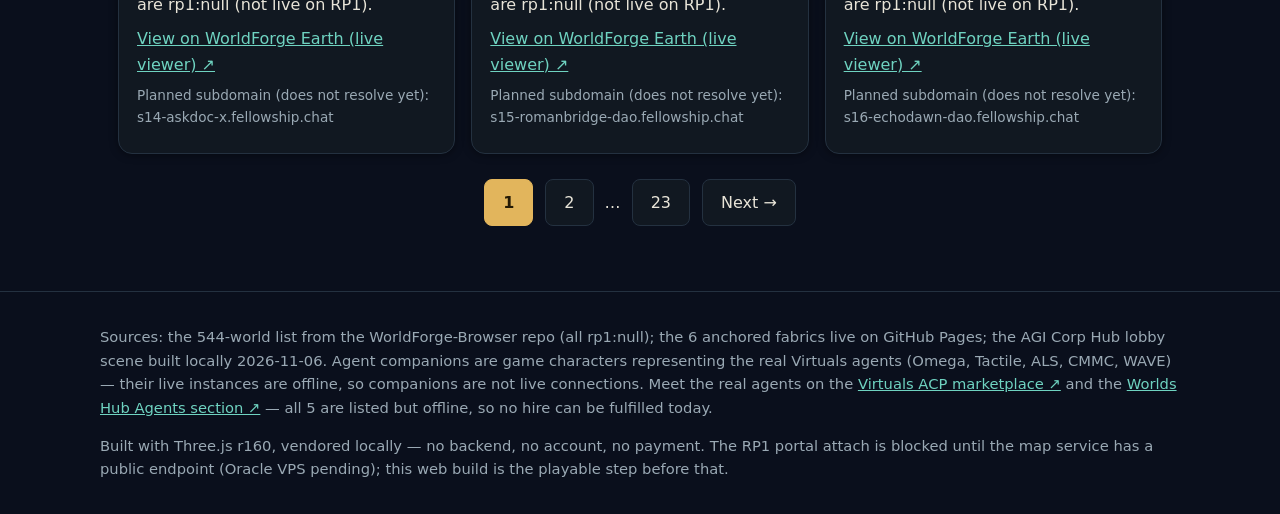
==== commit 7f60efb2: "Worlds-3D Depth-2: reachability repair + 12 new quests + engine/lobby polish + quest-NPC debug fixes" ====
--- a/index.html
+++ b/index.html
@@ -34,16 +34,17 @@
   <h2>Playable now — the 7 flagships</h2>
   <div class="grid" id="flagships"></div>
 
-  <h2>All 544 WorldForge worlds</h2>
+  <h2 id="all-worlds">All 544 WorldForge worlds</h2>
   <div class="controls">
     <label for="search">Search</label>
-    <input type="search" id="search" placeholder="Name or place — try “bull”, “dam”, “lagoon”…">
+    <input type="search" id="search" placeholder="Name, place, biome or group — try “bull”, “desert”, “curated”…”">
     <label for="biome">Biome</label>
     <select id="biome"><option value="">All biomes</option></select>
     <label for="group">Group</label>
     <select id="group"><option value="">All groups</option></select>
+    <button id="clear-filters-top" type="button" hidden>Clear filters</button>
   </div>
-  <p id="list-count"></p>
+  <p id="list-count" aria-live="polite"></p>
   <div class="grid" id="world-grid"></div>
   <div id="pagination"></div>
 </main>
--- a/site.css
+++ b/site.css
@@ -78,7 +78,9 @@
 .card .coords { font-size: .92rem; color: var(--ink-2); }
 .card .counts { font-weight: 600; font-size: .95rem; }
 .card .models { font-size: .92rem; color: var(--ink-2); }
-.card .status { font-size: .92rem; color: var(--ink-2); }
+.card .weather, .card .first-quest, .card .companions { font-size: .92rem; color: var(--ink-2); }
+.card .first-quest strong { color: var(--ink); }
+#pagination button[aria-current="page"] { background: var(--gold-bright); color: #241a05; font-weight: 700; border-color: var(--gold-bright); }
 .card .subdomain { font-size: .85rem; color: var(--ink-2); word-break: break-all; }
 .card:hover { border-color: var(--teal-bright); }
 .flagship { border-top: 4px solid var(--gold-bright); }
@@ -113,7 +115,7 @@
 #list-count { font-weight: 600; color: var(--ink-2); margin: 6px 0 12px; }
 #pagination { text-align: center; margin: 22px 0; }
 #pagination button {
-  font: inherit; padding: 10px 18px; margin: 0 6px; border-radius: 8px;
+  font: inherit; padding: 10px 18px; margin: 3px 6px; border-radius: 8px;
   border: 1px solid var(--line); background: var(--panel); color: var(--ink); cursor: pointer; min-height: 44px;
 }
 #pagination button:hover { border-color: var(--teal-bright); }
@@ -139,9 +141,12 @@
 .player-main { flex: 1 1 auto; display: flex; min-height: 0; }
 #app { flex: 1 1 auto; min-width: 0; position: relative; background: #0a0f1c; }
 #info-toggle {
-  position: absolute; top: 10px; right: 10px; z-index: 30;
+  /* In-flow flex item in the player bar (was position:absolute against the
+     viewport, which overlaid the world title on narrow screens — at 390px
+     it could cover the h1/tag. In-flow it wraps with the bar instead.) */
   font: inherit; padding: 10px 14px; border-radius: 8px; border: none;
   background: var(--gold-bright); color: #241a05; font-weight: 700; cursor: pointer; min-height: 44px;
+  flex: 0 0 auto;
 }
 #info-panel {
   flex: 0 0 320px; overflow-y: auto; background: #101a2e; color: #e8e4d8;
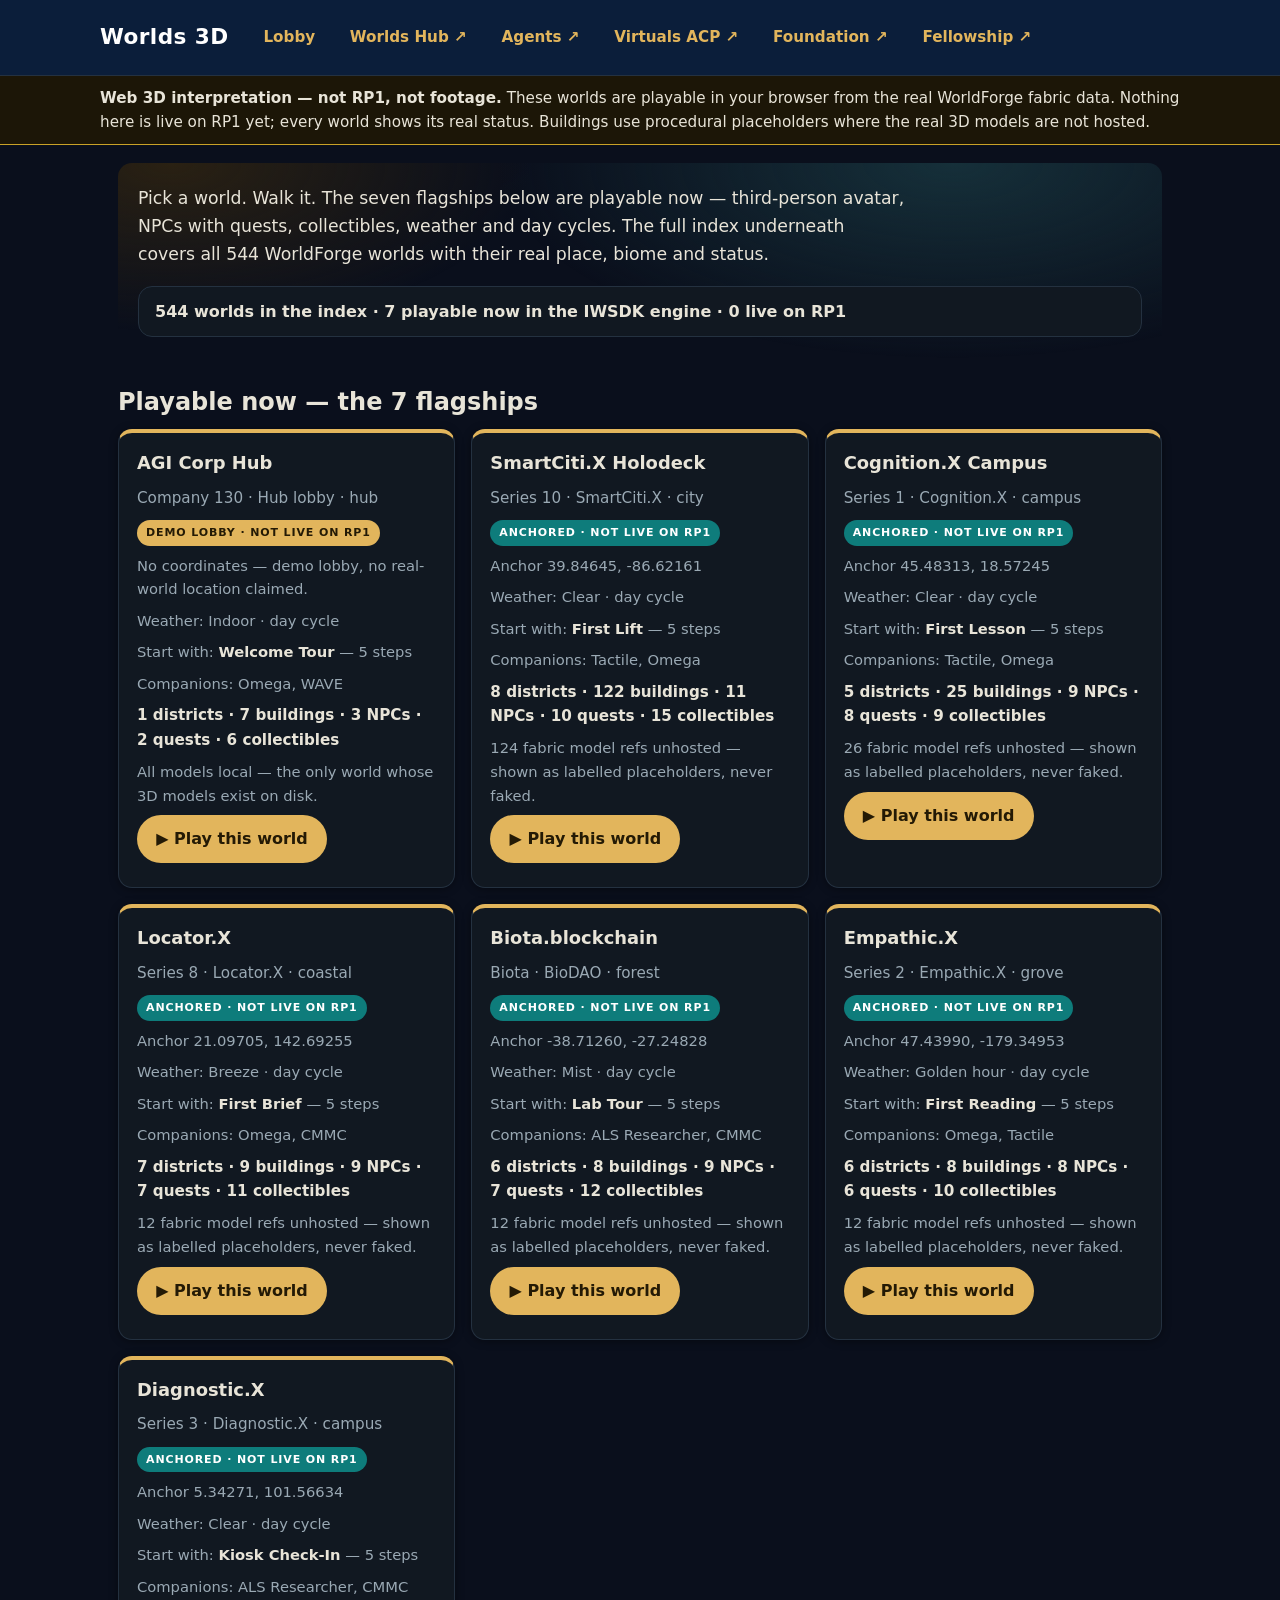
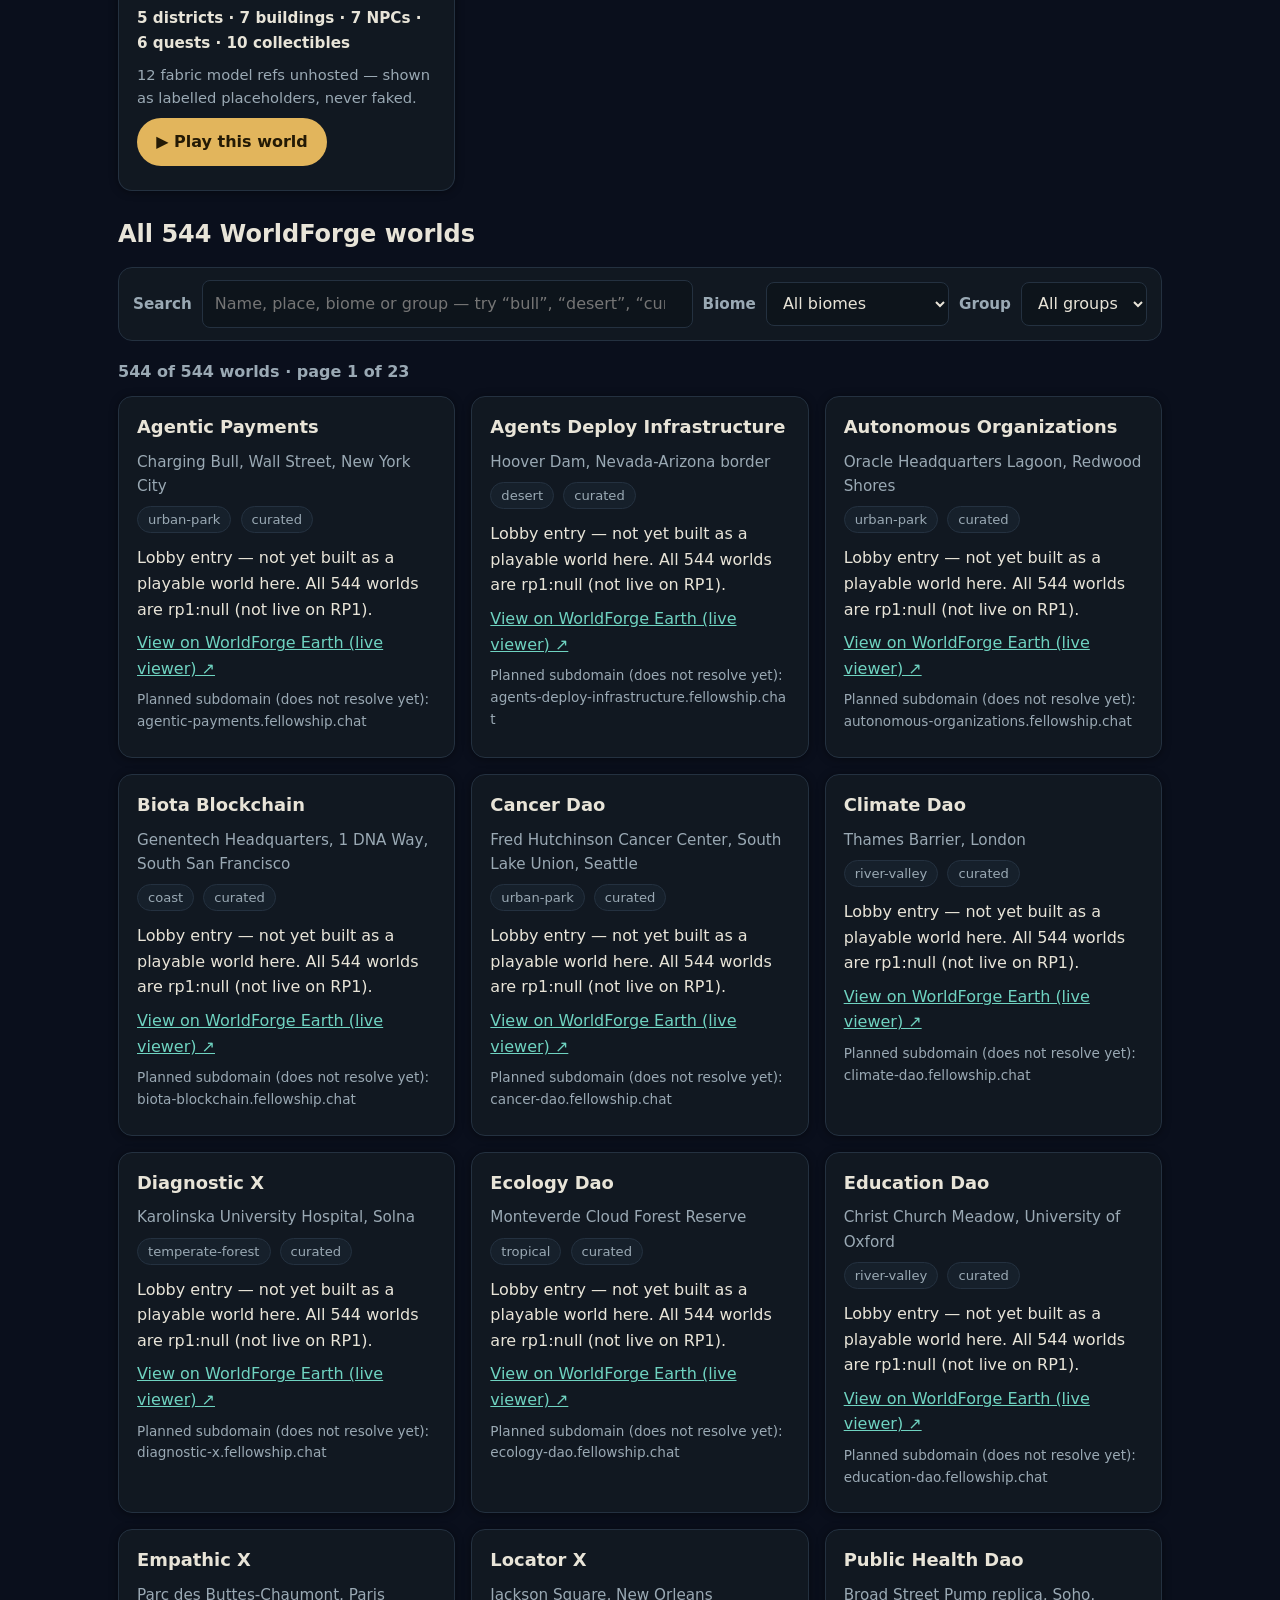
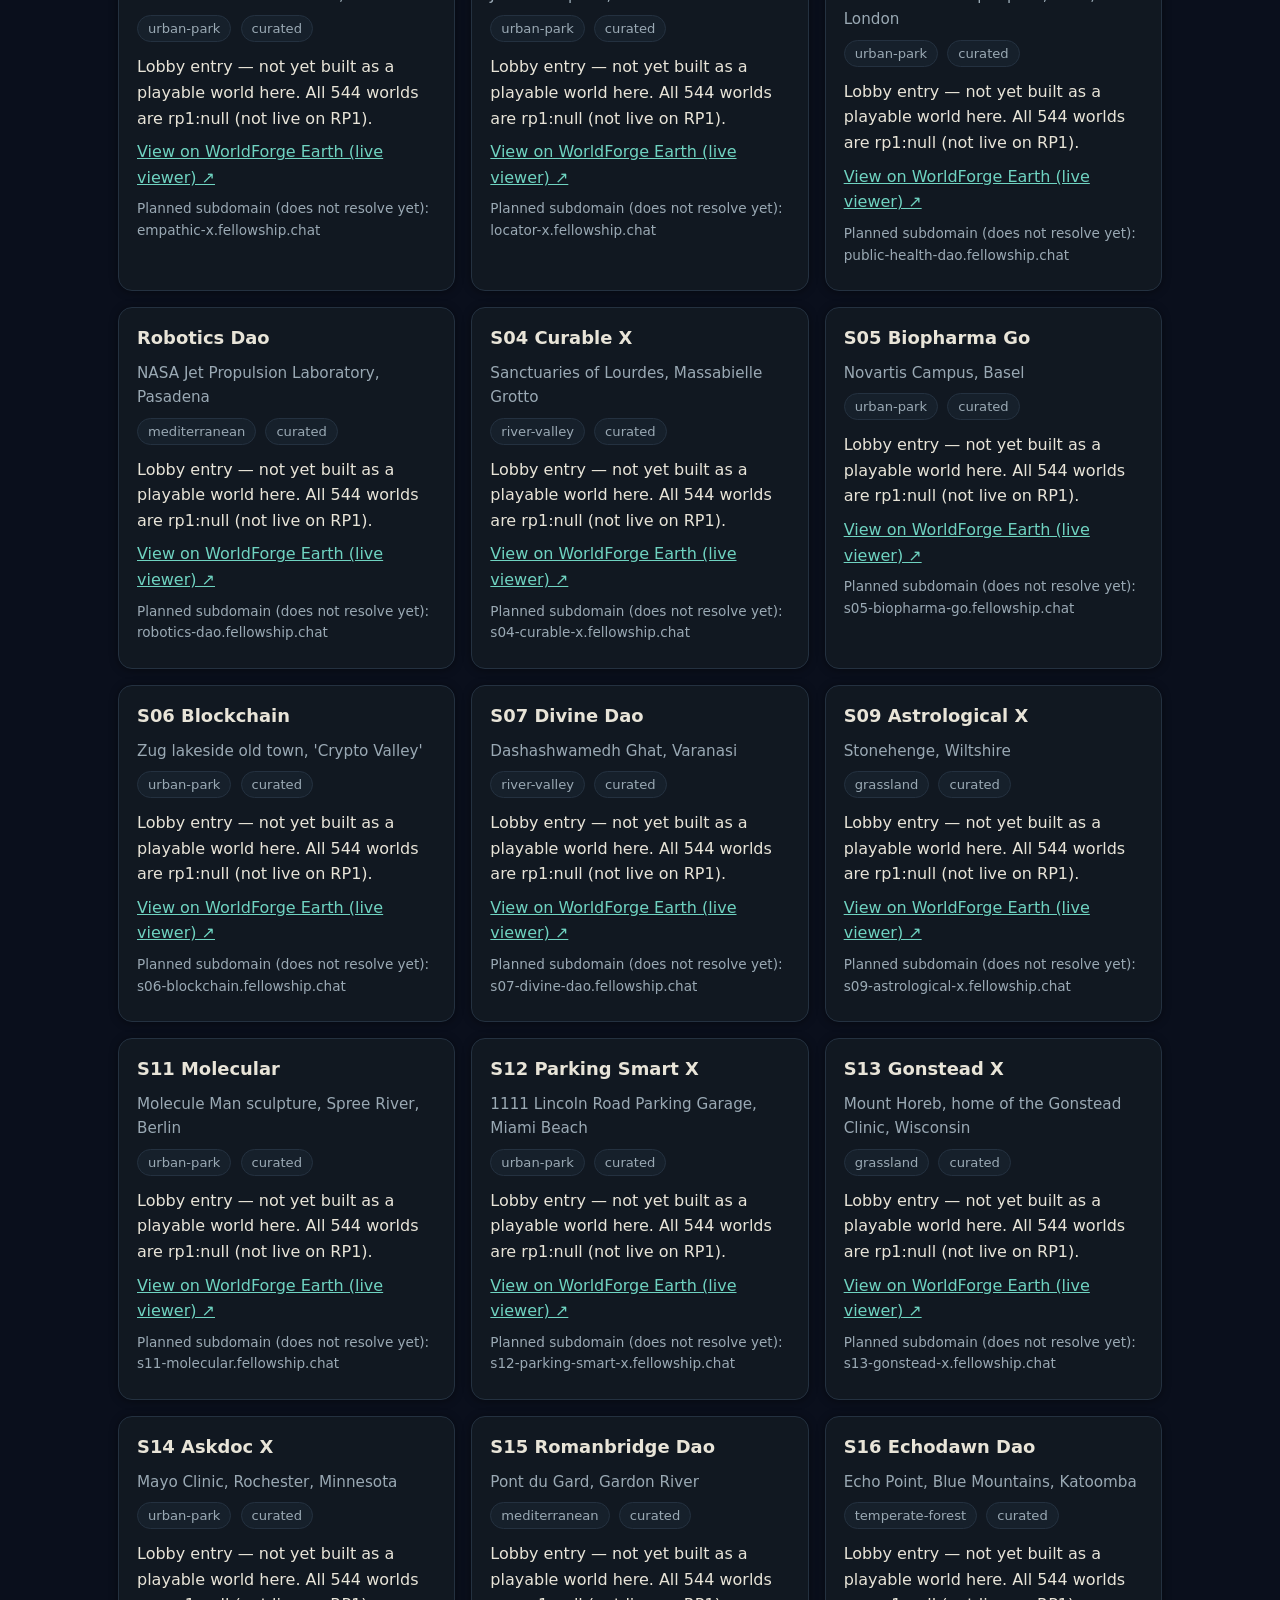
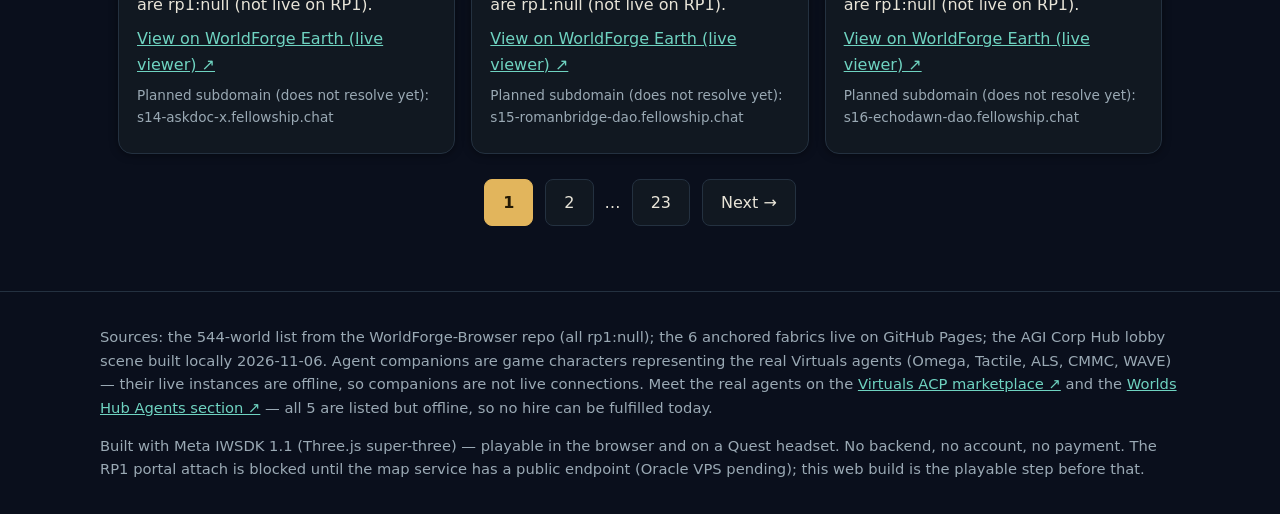
==== commit 83e33df9: "Worlds-3D IWSDK 1.0 cutover: VR + browser dual-runtime (56 NPCs / 46 quests / 73 collectibles)" ====
--- a/index.html
+++ b/index.html
@@ -5,9 +5,9 @@
 <meta name="viewport" content="width=device-width, initial-scale=1, viewport-fit=cover">
 <title>Worlds 3D — Playable WorldForge Worlds</title>
 <meta name="description" content="A web 3D lobby over the 544 WorldForge worlds: 7 playable flagships built from the real anchored fabrics, the rest indexed with their real status. Not RP1, not footage.">
-<link rel="stylesheet" href="site.css">
-<script src="data.js"></script>
-<script src="lobby.js" defer></script>
+<link rel="stylesheet" href="./site.css">
+  <script type="module" crossorigin src="./assets/main-CXqCBepr.js"></script>
+  <link rel="modulepreload" crossorigin href="./assets/worlds-data-BoncZjXh.js">
 </head>
 <body>
 <header class="site-header">
@@ -29,7 +29,7 @@
     <p class="lede">Pick a world. Walk it. The seven flagships below are playable now — third-person avatar, NPCs with quests, collectibles, weather and day cycles. The full index underneath covers all 544 WorldForge worlds with their real place, biome and status.</p>
     <p class="stats" id="stats">Loading worlds…</p>
   </div>
-  <p class="error" id="data-error" hidden><strong>World data failed to load.</strong> The lobby needs <code>data.js</code> next to this page. If you opened this file directly, make sure <code>data.js</code>, <code>lobby.js</code> and <code>site.css</code> are in the same folder.</p>
+  <p class="error" id="data-error" hidden><strong>World data failed to load.</strong> The lobby needs its bundled world data. If you opened this file directly, make sure the built site was deployed as a whole.</p>
 
   <h2>Playable now — the 7 flagships</h2>
   <div class="grid" id="flagships"></div>
@@ -51,7 +51,7 @@
 <footer class="site-footer">
   <div class="wrap">
     <p>Sources: the 544-world list from the WorldForge-Browser repo (all rp1:null); the 6 anchored fabrics live on GitHub Pages; the AGI Corp Hub lobby scene built locally 2026-11-06. Agent companions are game characters representing the real Virtuals agents (Omega, Tactile, ALS, CMMC, WAVE) — their live instances are offline, so companions are not live connections. Meet the real agents on the <a href="https://app.virtuals.io/acp" target="_blank" rel="noopener">Virtuals ACP marketplace ↗</a> and the <a href="https://fellowship-chat.pages.dev/#agents" target="_blank" rel="noopener">Worlds Hub Agents section ↗</a> — all 5 are listed but offline, so no hire can be fulfilled today.</p>
-    <p>Built with Three.js r160, vendored locally — no backend, no account, no payment. The RP1 portal attach is blocked until the map service has a public endpoint (Oracle VPS pending); this web build is the playable step before that.</p>
+    <p>Built with Meta IWSDK 1.1 (Three.js super-three) — playable in the browser and on a Quest headset. No backend, no account, no payment. The RP1 portal attach is blocked until the map service has a public endpoint (Oracle VPS pending); this web build is the playable step before that.</p>
   </div>
 </footer>
 </body>
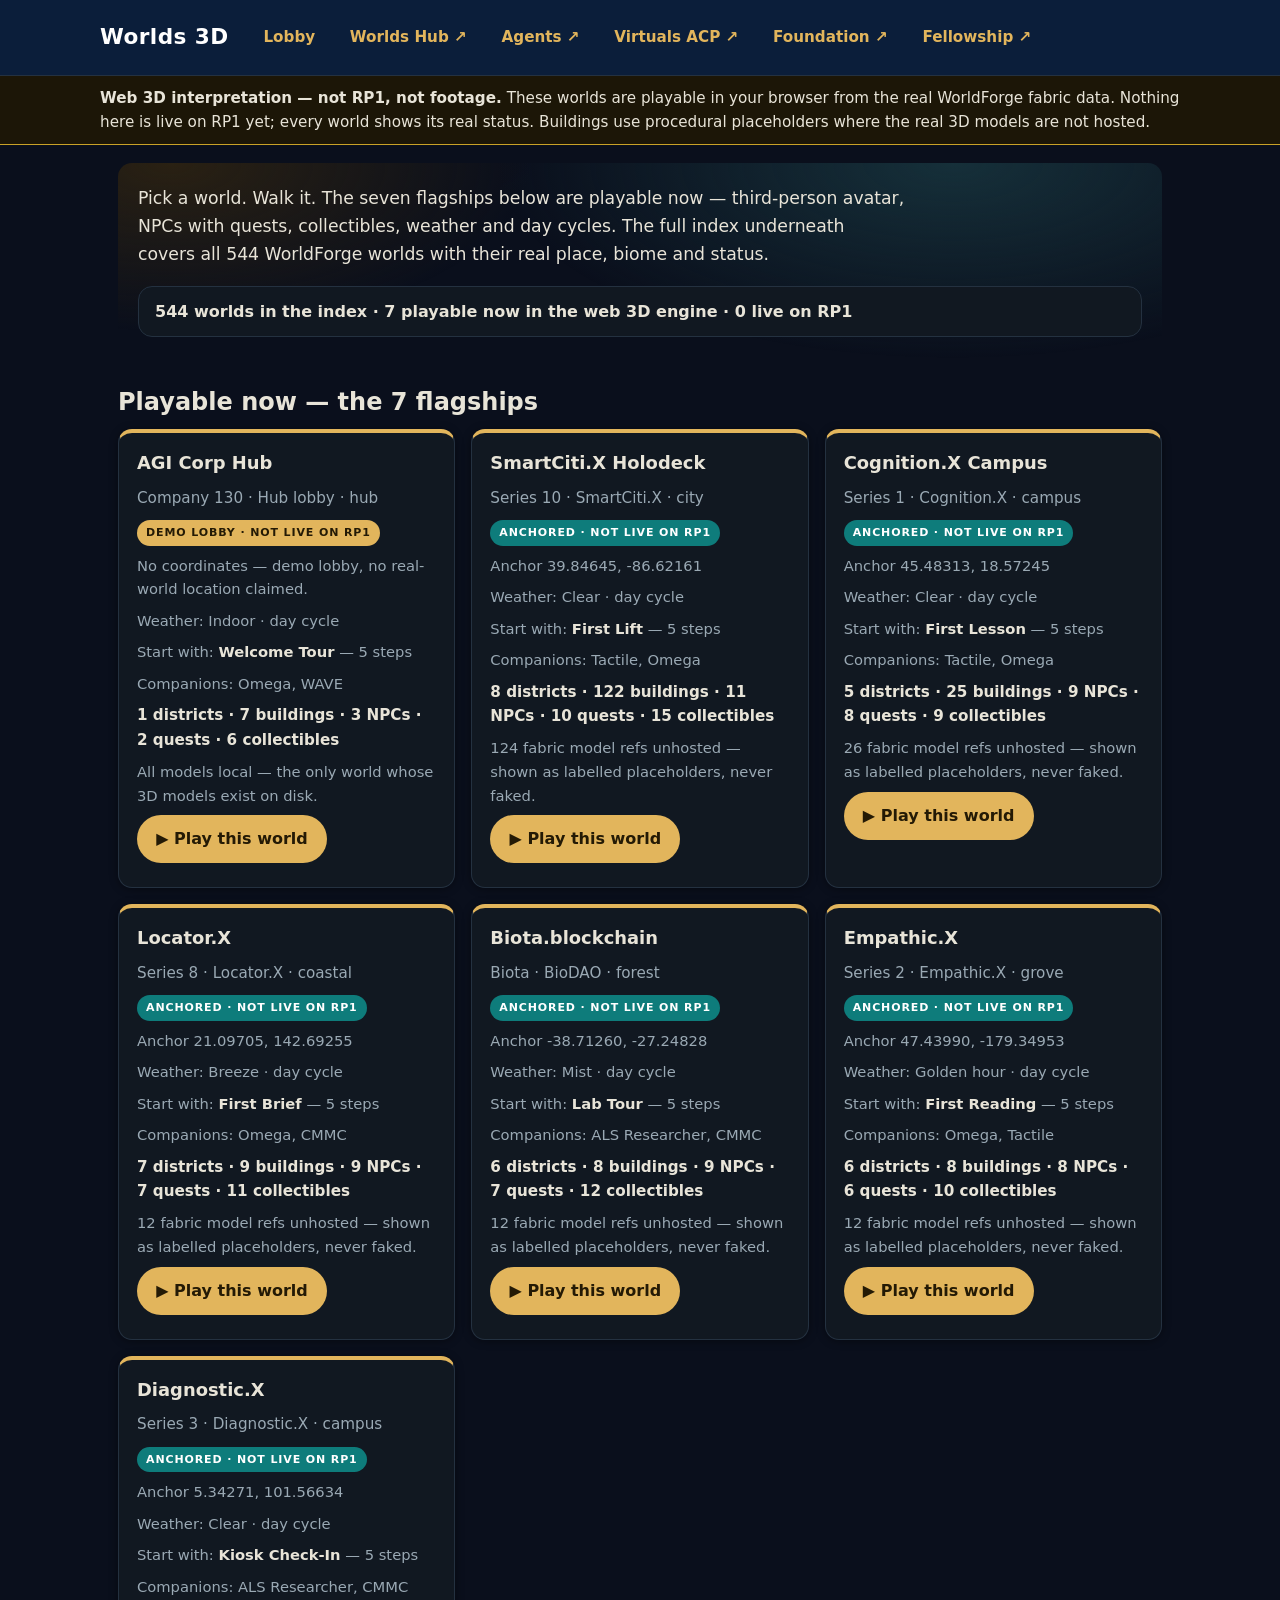
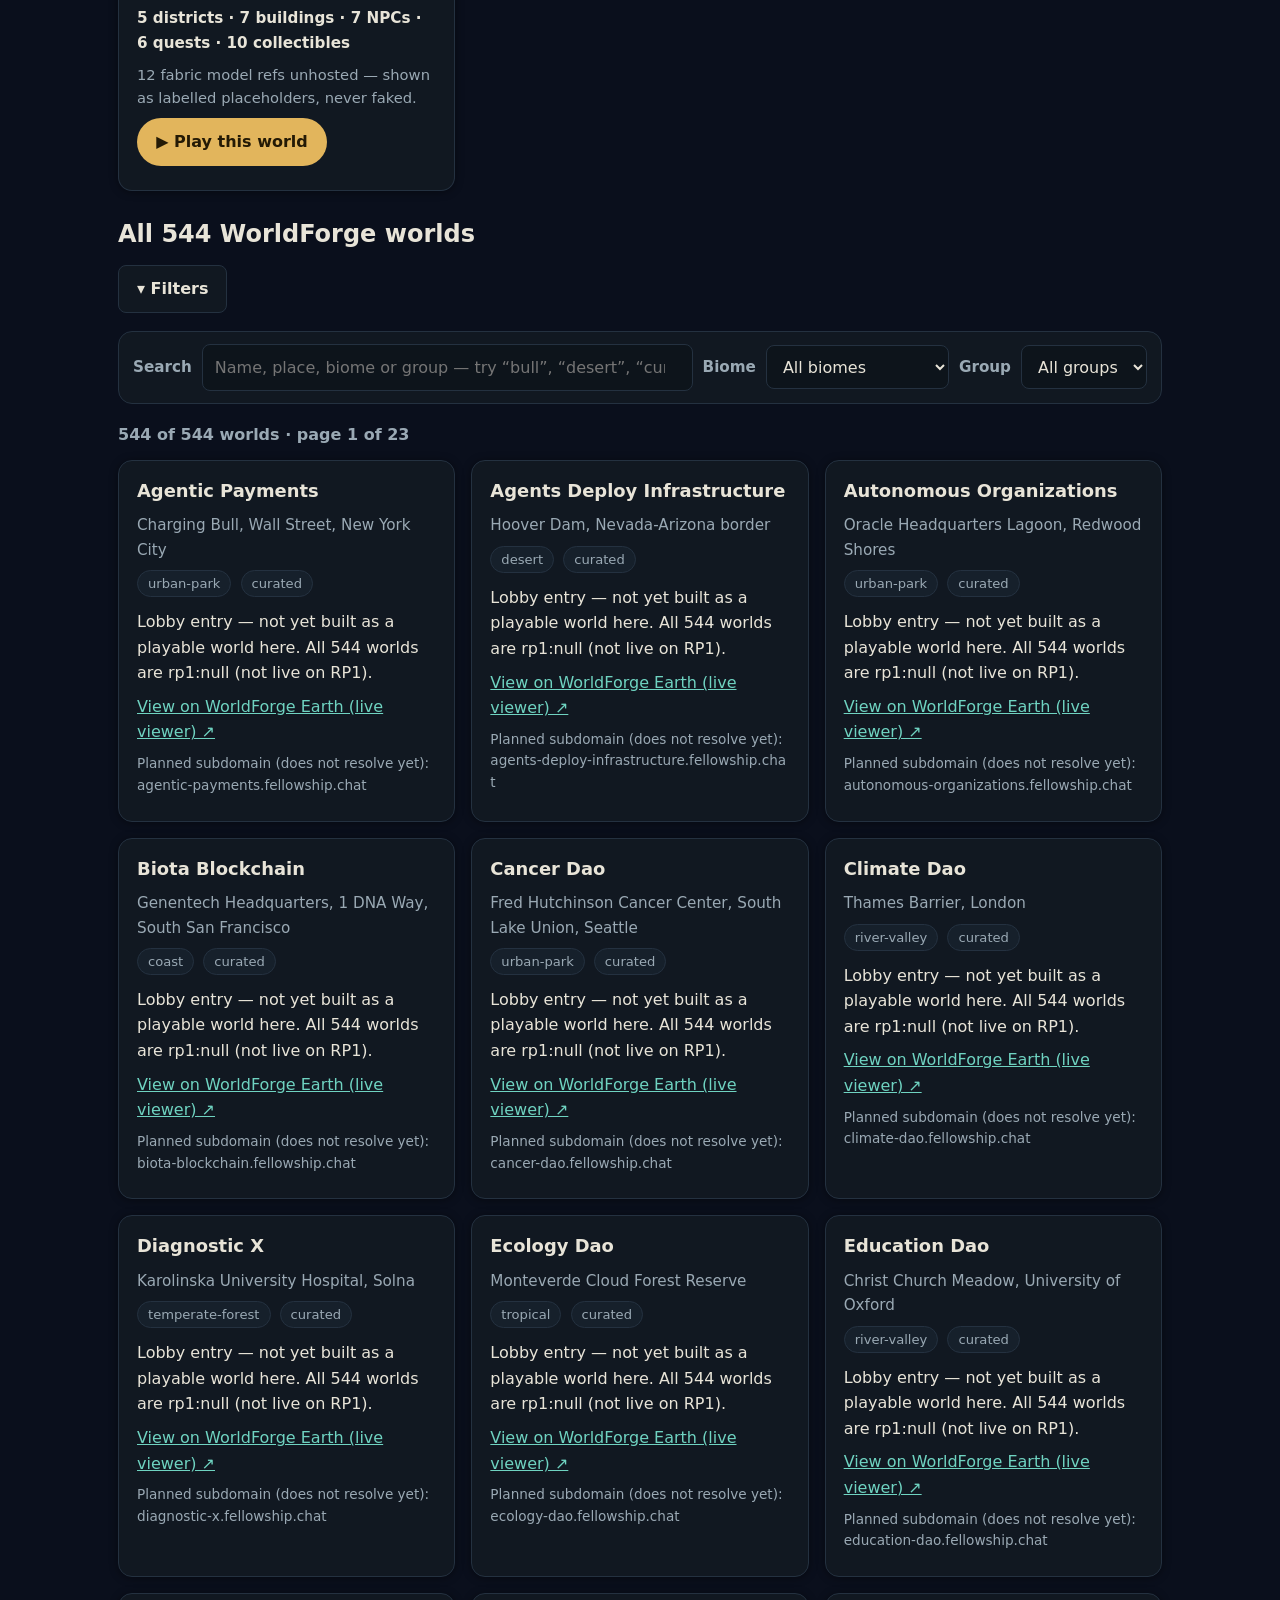
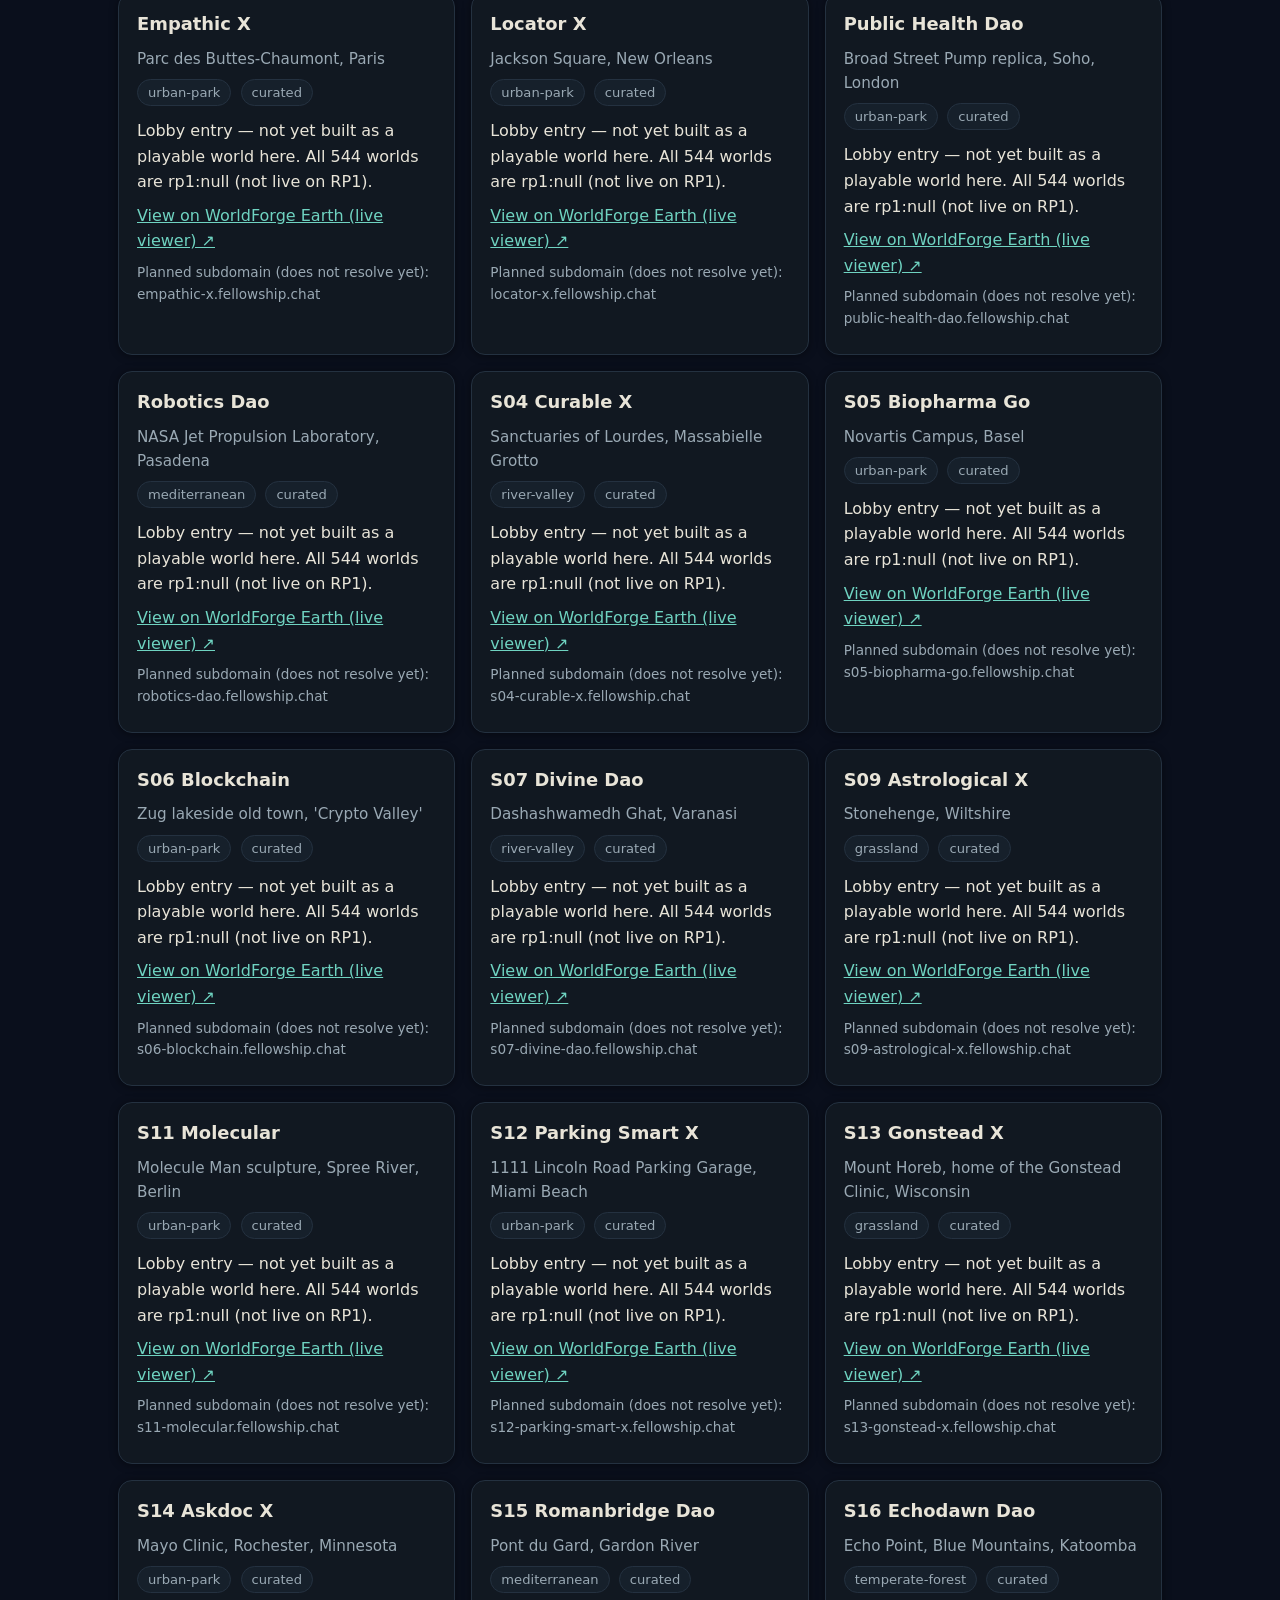
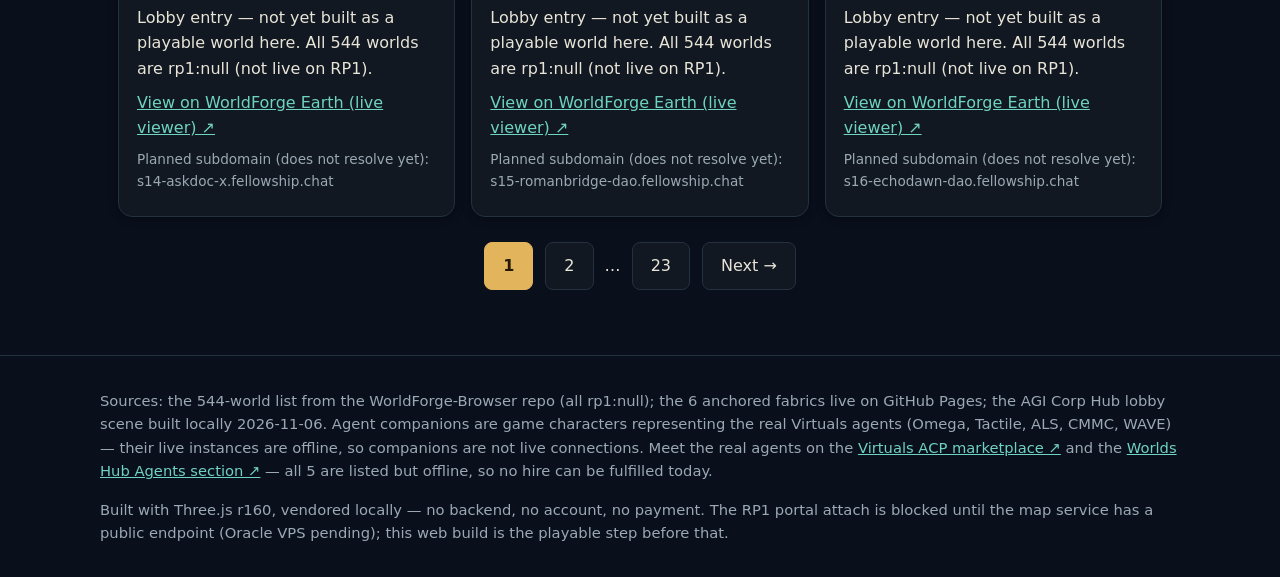
==== commit df8e91b9: "worlds-3d: panel close/minimize/size + hide-all UI controls" ====
--- a/index.html
+++ b/index.html
@@ -5,9 +5,9 @@
 <meta name="viewport" content="width=device-width, initial-scale=1, viewport-fit=cover">
 <title>Worlds 3D — Playable WorldForge Worlds</title>
 <meta name="description" content="A web 3D lobby over the 544 WorldForge worlds: 7 playable flagships built from the real anchored fabrics, the rest indexed with their real status. Not RP1, not footage.">
-<link rel="stylesheet" href="./site.css">
-  <script type="module" crossorigin src="./assets/main-CXqCBepr.js"></script>
-  <link rel="modulepreload" crossorigin href="./assets/worlds-data-BoncZjXh.js">
+<link rel="stylesheet" href="site.css">
+<script src="data.js"></script>
+<script src="lobby.js" defer></script>
 </head>
 <body>
 <header class="site-header">
@@ -29,13 +29,14 @@
     <p class="lede">Pick a world. Walk it. The seven flagships below are playable now — third-person avatar, NPCs with quests, collectibles, weather and day cycles. The full index underneath covers all 544 WorldForge worlds with their real place, biome and status.</p>
     <p class="stats" id="stats">Loading worlds…</p>
   </div>
-  <p class="error" id="data-error" hidden><strong>World data failed to load.</strong> The lobby needs its bundled world data. If you opened this file directly, make sure the built site was deployed as a whole.</p>
+  <p class="error" id="data-error" hidden><strong>World data failed to load.</strong> The lobby needs <code>data.js</code> next to this page. If you opened this file directly, make sure <code>data.js</code>, <code>lobby.js</code> and <code>site.css</code> are in the same folder.</p>
 
   <h2>Playable now — the 7 flagships</h2>
   <div class="grid" id="flagships"></div>
 
   <h2 id="all-worlds">All 544 WorldForge worlds</h2>
-  <div class="controls">
+  <p><button id="filters-toggle" type="button" aria-expanded="true" aria-controls="filters">▾ Filters</button></p>
+  <div class="controls" id="filters">
     <label for="search">Search</label>
     <input type="search" id="search" placeholder="Name, place, biome or group — try “bull”, “desert”, “curated”…”">
     <label for="biome">Biome</label>
@@ -51,7 +52,7 @@
 <footer class="site-footer">
   <div class="wrap">
     <p>Sources: the 544-world list from the WorldForge-Browser repo (all rp1:null); the 6 anchored fabrics live on GitHub Pages; the AGI Corp Hub lobby scene built locally 2026-11-06. Agent companions are game characters representing the real Virtuals agents (Omega, Tactile, ALS, CMMC, WAVE) — their live instances are offline, so companions are not live connections. Meet the real agents on the <a href="https://app.virtuals.io/acp" target="_blank" rel="noopener">Virtuals ACP marketplace ↗</a> and the <a href="https://fellowship-chat.pages.dev/#agents" target="_blank" rel="noopener">Worlds Hub Agents section ↗</a> — all 5 are listed but offline, so no hire can be fulfilled today.</p>
-    <p>Built with Meta IWSDK 1.1 (Three.js super-three) — playable in the browser and on a Quest headset. No backend, no account, no payment. The RP1 portal attach is blocked until the map service has a public endpoint (Oracle VPS pending); this web build is the playable step before that.</p>
+    <p>Built with Three.js r160, vendored locally — no backend, no account, no payment. The RP1 portal attach is blocked until the map service has a public endpoint (Oracle VPS pending); this web build is the playable step before that.</p>
   </div>
 </footer>
 </body>
--- a/site.css
+++ b/site.css
@@ -148,6 +148,19 @@
   background: var(--gold-bright); color: #241a05; font-weight: 700; cursor: pointer; min-height: 44px;
   flex: 0 0 auto;
 }
+/* NOTE (2026-11-07 reconstruction): this file was truncated to 0 bytes by a
+   faulty cleanup one-liner during the VR UI-controls pass and rebuilt from
+   the byte-identical depth-2 drafts copy plus the UI-controls rules below,
+   re-applied from grep evidence. The selectors and functional declarations
+   (sizes, collapsed, ui-hidden) are verbatim; the cosmetic declarations
+   for #ui-toggle / .info-panel-head / #filters-toggle were reconstructed
+   to mirror the neighbouring button styles. */
+#ui-toggle {
+  font: inherit; padding: 10px 14px; border-radius: 8px; border: 1px solid var(--line);
+  background: var(--panel-2); color: var(--gold-bright); font-weight: 700; cursor: pointer; min-height: 44px;
+  flex: 0 0 auto;
+}
+#ui-toggle:hover { border-color: var(--teal-bright); }
 #info-panel {
   flex: 0 0 320px; overflow-y: auto; background: #101a2e; color: #e8e4d8;
   padding: 16px 18px; border-left: 1px solid #24365a; font-size: .95rem;
@@ -159,12 +172,39 @@
 #info-panel a { color: var(--gold-bright); }
 #info-panel .sources { font-size: .85rem; color: var(--ink-2); }
 #info-panel .note { font-size: .88rem; color: var(--ink-2); border-top: 1px solid #24365a; padding-top: 10px; }
+.info-panel-head { display: flex; align-items: center; gap: 8px; margin-bottom: 10px; }
+#info-panel-title { flex: 1 1 auto; margin: 0; }
+.info-panel-btns { display: inline-flex; gap: 4px; margin-left: auto; flex: 0 0 auto; }
+.info-panel-btns button {
+  min-width: 34px; height: 34px; padding: 0 8px;
+  background: var(--panel-2); color: var(--ink);
+  border: 1px solid var(--line); border-radius: 8px;
+  font: inherit; font-size: 16px; line-height: 1; cursor: pointer;
+}
+.info-panel-btns button:hover { border-color: var(--gold-bright); color: #fff; }
+#info-panel.info-collapsed #info-body { display: none; }
+#info-panel.info-size-s { flex-basis: 260px; }
+#info-panel.info-size-m { flex-basis: 320px; }
+#info-panel.info-size-l { flex-basis: 440px; }
+/* ---- global hide-all (2026-11-07): the engine fires worlds3d:ui and the
+   player bar + info sidebar hide with the HUD; the engine's floating
+   Show UI pill stays visible as the restore control. */
+body.player.ui-hidden .player-bar, body.player.ui-hidden #info-panel { display: none !important; }
 #unknown {
   max-width: 720px; margin: 40px auto; padding: 20px; background: #101a2e;
   border: 1px solid #24365a; border-radius: 12px; color: #e8e4d8;
 }
 #unknown a { color: var(--gold-bright); }
 #unknown code { background: #0a0f1c; padding: 2px 6px; border-radius: 4px; }
+
+/* ---------- lobby filter toggle (2026-11-07) ---------- */
+#filters.filters-hidden { display: none; }
+#filters-toggle {
+  font: inherit; font-weight: 700; padding: 10px 18px; border-radius: 8px;
+  border: 1px solid var(--line); background: var(--panel); color: var(--ink);
+  cursor: pointer; min-height: 44px;
+}
+#filters-toggle:hover { border-color: var(--teal-bright); }
 
 @media (max-width: 760px) {
   #info-panel {
@@ -173,6 +213,8 @@
     transition: transform .2s ease; box-shadow: -4px 0 18px rgba(0, 0, 0, .5);
   }
   #info-panel.open { transform: translateX(0); }
+  #info-panel.info-size-s { width: min(70vw, 280px); }
+  #info-panel.info-size-l { width: min(92vw, 440px); }
   .player-main { position: relative; }
   .site-header h1 { font-size: 1.15rem; }
 }
